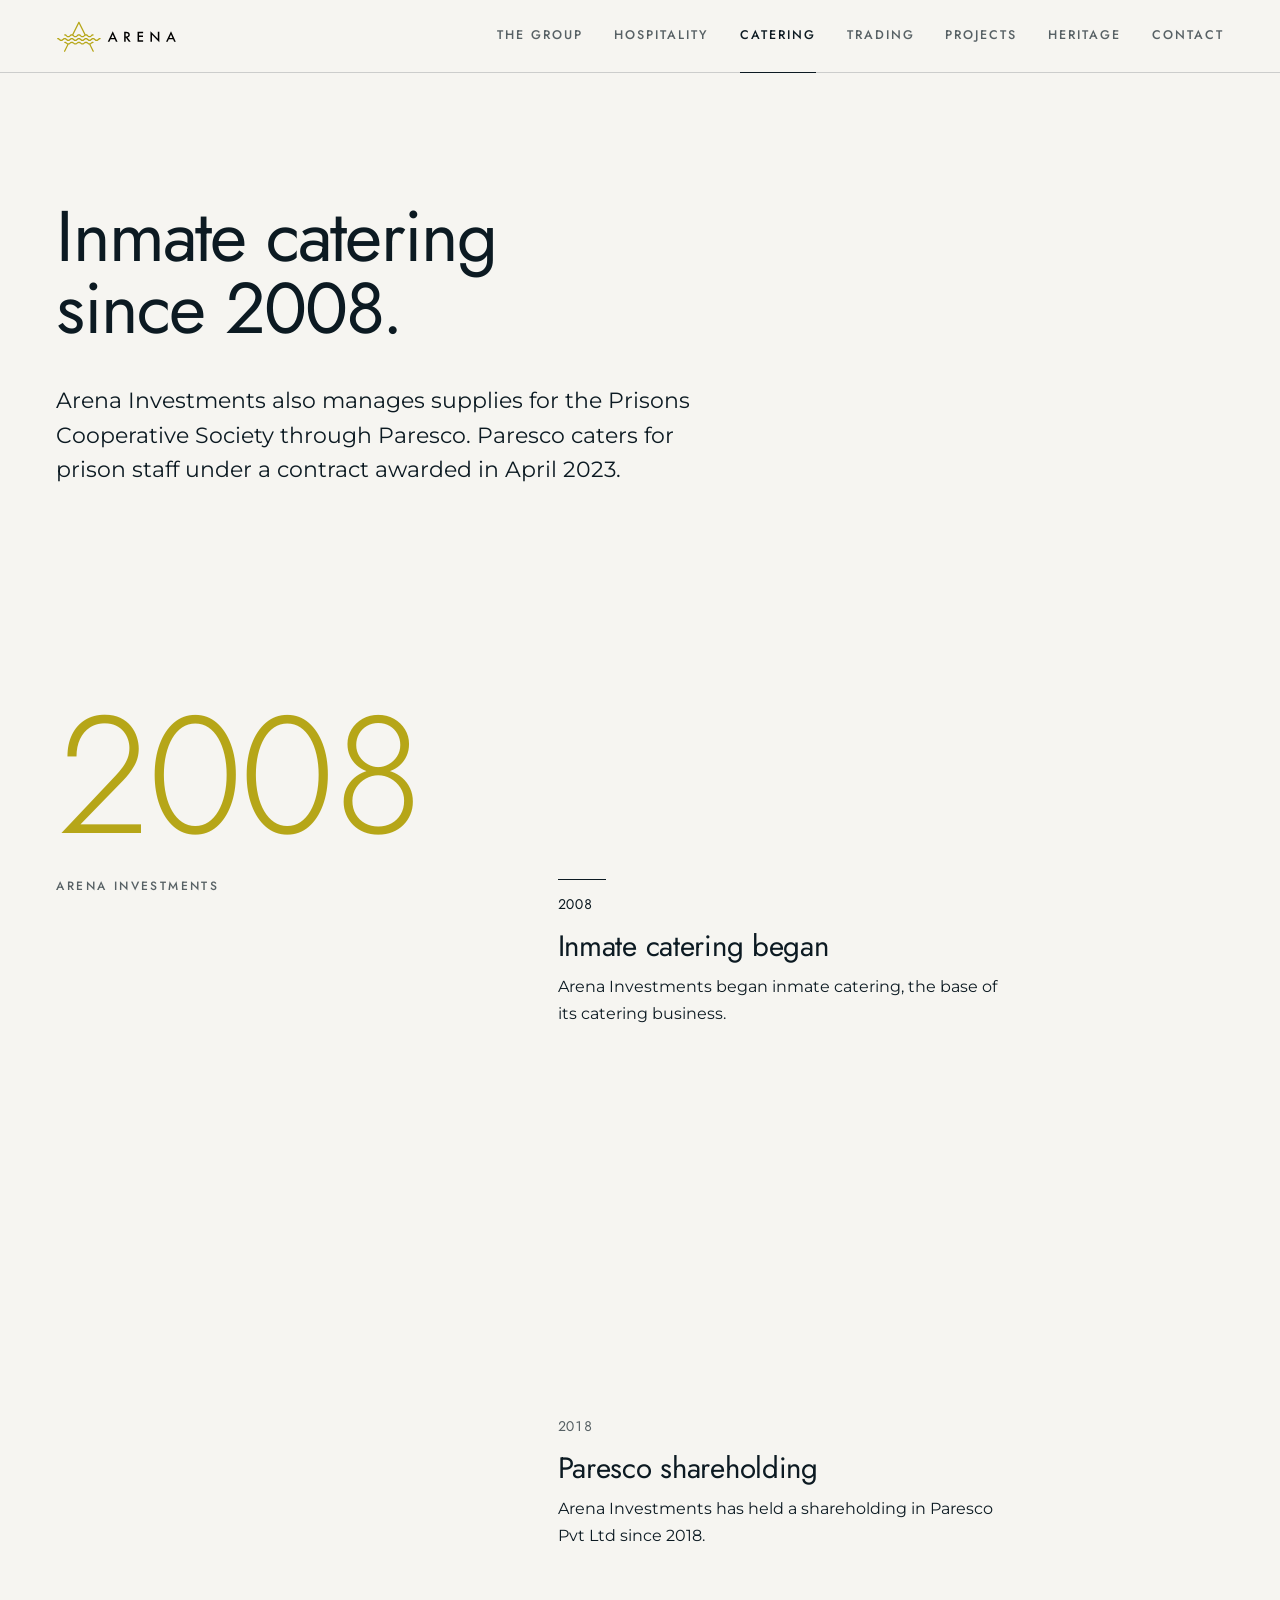
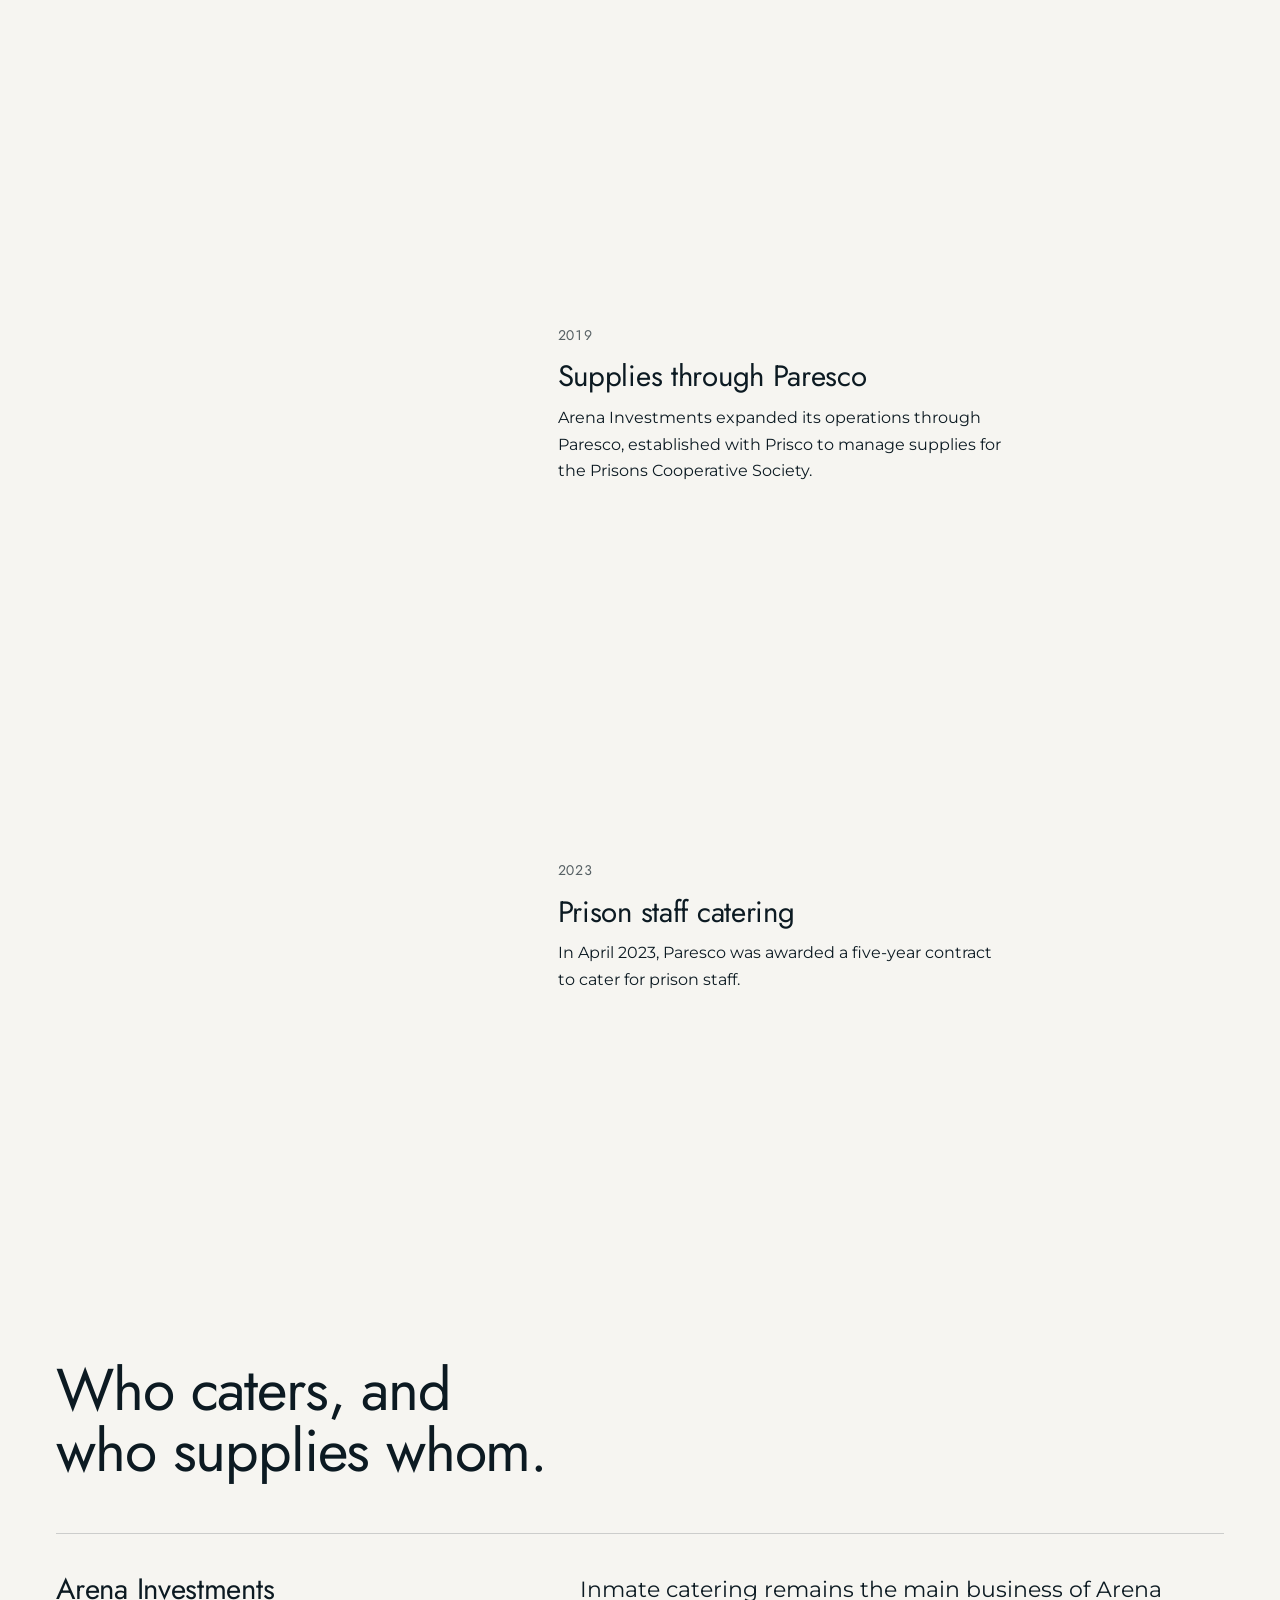
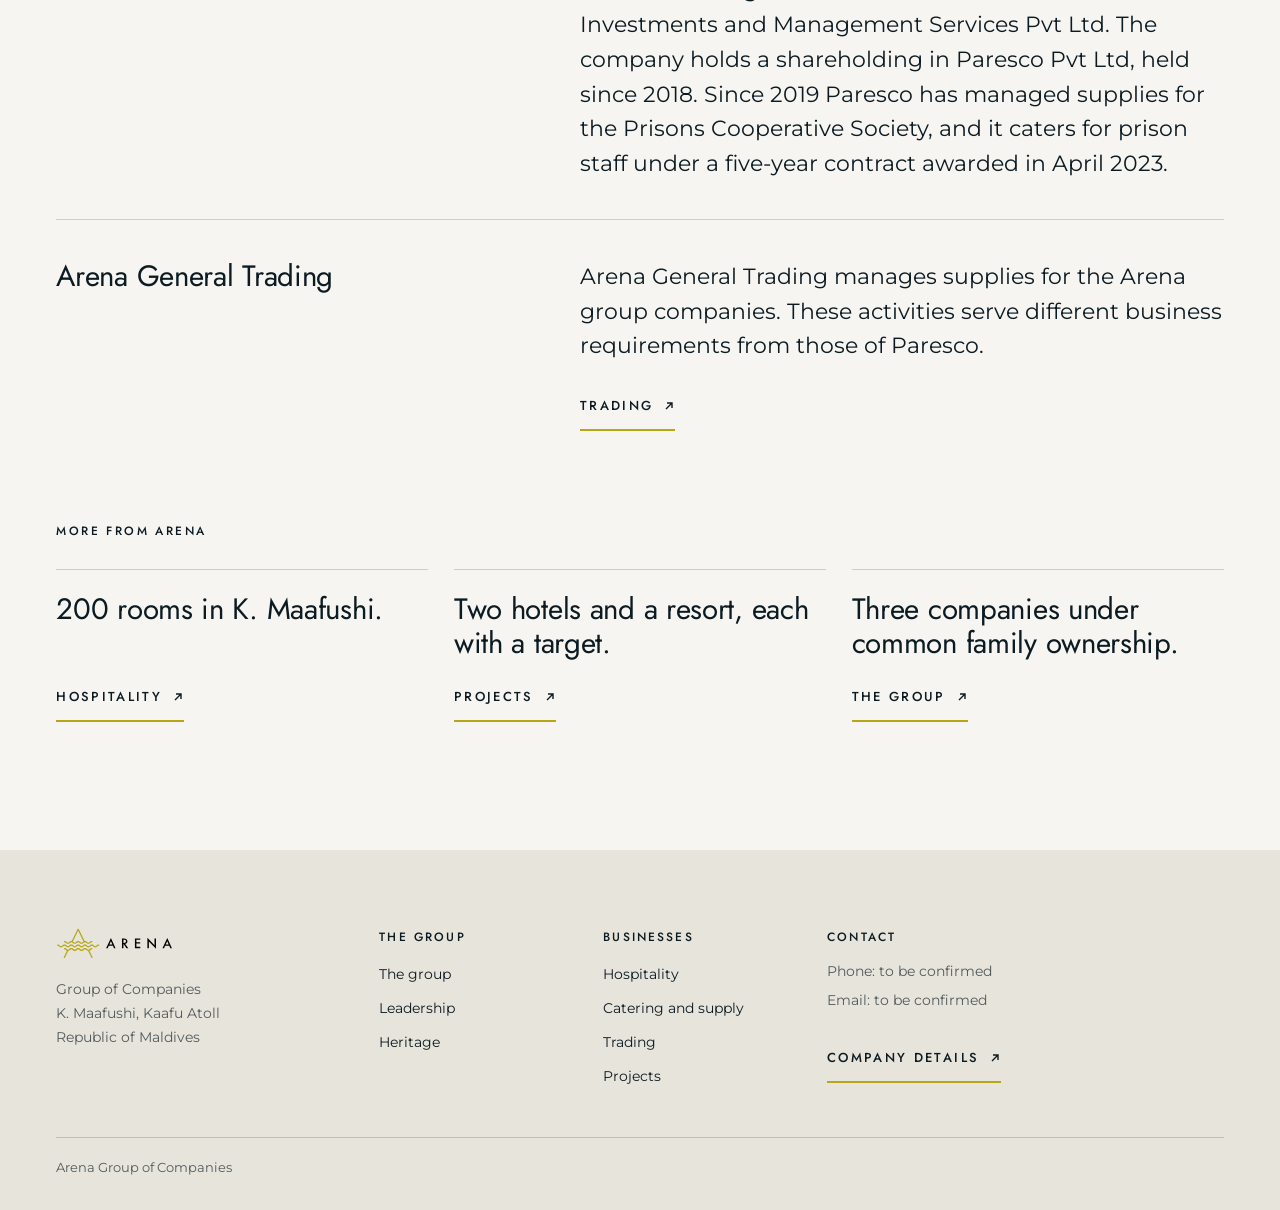
==== catering.html @ 03d0e45b "Fix accordion jump on Catering row, align closing band, centre ARENA text on mark Co-Authored-By: Cl" ====
<!doctype html>
<html lang="en">
<head>
<meta name="robots" content="noindex,nofollow">
<meta charset="utf-8">
<meta name="viewport" content="width=device-width,initial-scale=1,viewport-fit=cover">
<title>Catering and supply · Arena Group of Companies</title>
<link rel="preconnect" href="https://fonts.googleapis.com"><link rel="preconnect" href="https://fonts.gstatic.com" crossorigin>
<link rel="stylesheet" href="https://fonts.googleapis.com/css2?family=Jost:wght@300;400;500&family=Montserrat:wght@400;500&display=swap">
<link rel="stylesheet" href="assets/site6b.css">
<link rel="stylesheet" href="assets/brand9.css">
<link rel="stylesheet" href="v3.css">
<script>(function(){var h=document.documentElement;h.classList.add('js');if(matchMedia('(prefers-reduced-motion: reduce)').matches)h.classList.add('still')})();</script>
</head>
<body>
<a class="skip3" href="#main">Skip to content</a>
<header class="hdr3"><div class="wrap">
  <a href="index.html" aria-label="Arena Group of Companies, home"><img class="logo" src="assets/logo-horizontal-centred.svg" alt="Arena"></a>
  <nav class="nav3" id="nav3" aria-label="Main"><a href="group.html">The group</a><a href="hospitality.html">Hospitality</a><a href="catering.html" aria-current=page>Catering</a><a href="trading.html">Trading</a><a href="projects.html">Projects</a><a href="heritage.html">Heritage</a><a href="leadership.html" class=nav-x>Leadership</a><a href="contact.html">Contact</a></nav>
  <button class="menu3" type="button" aria-expanded="false" aria-controls="nav3">Menu</button>
</div></header>
<main id="main" tabindex="-1">
<section class="wrap op"><h1 class="d1" data-split>Inmate catering since 2008.</h1><div class="op-b"><p class="lede3" data-r="up">Arena Investments also manages supplies for the Prisons Cooperative Society through Paresco. Paresco caters for prison staff under a contract awarded in April 2023.</p></div></section><section class="wrap sec3"><div class="yrs"><div class="yrs-w" aria-hidden="true"><div class="wheel"></div><span class="k soft">Arena Investments</span></div><div><article class="st" data-y="2008"><span class="yr">2008</span><h2 class="d3">Inmate catering began</h2><p>Arena Investments began inmate catering, the base of its catering business.</p></article><article class="st" data-y="2018"><span class="yr">2018</span><h2 class="d3">Paresco shareholding</h2><p>Arena Investments has held a shareholding in Paresco Pvt Ltd since 2018.</p></article><article class="st" data-y="2019"><span class="yr">2019</span><h2 class="d3">Supplies through Paresco</h2><p>Arena Investments expanded its operations through Paresco, established with Prisco to manage supplies for the Prisons Cooperative Society.</p></article><article class="st" data-y="2023"><span class="yr">2023</span><h2 class="d3">Prison staff catering</h2><p>In April 2023, Paresco was awarded a five&#8209;year contract to cater for prison staff.</p></article></div></div></section><section class="wrap sec3"><div class="sh"><h2 class="d2" data-split>Who caters, and who supplies whom.</h2></div><div class="tr3" id="investments"><h3 class="d3" data-r="up">Arena Investments</h3><p class="lede3" data-r="up">Inmate catering remains the main business of Arena Investments and Management Services Pvt Ltd. The company holds a shareholding in Paresco Pvt Ltd, held since 2018. Since 2019 Paresco has managed supplies for the Prisons Cooperative Society, and it caters for prison staff under a five&#8209;year contract awarded in April 2023.</p></div><div class="tr3" id="trading"><h3 class="d3" data-r="up">Arena General Trading</h3><div><p class="lede3" data-r="up">Arena General Trading manages supplies for the Arena group companies. These activities serve different business requirements from those of Paresco.</p><p style="margin-top:20px"><a class="go3" href="trading.html">Trading<svg viewBox="0 0 12 12" aria-hidden="true"><path d="M3 9 9 3M4 3h5v5"/></svg></a></p></div></div></section><section class="wrap sec3"><span class="k" style="display:block;margin-bottom:28px">More from Arena</span><div class="more3"><a href="hospitality.html" data-r="up"><span class="d3">200 rooms in K. Maafushi.</span><span class="go3">Hospitality<svg viewBox="0 0 12 12" aria-hidden="true"><path d="M3 9 9 3M4 3h5v5"/></svg></span></a><a href="projects.html" data-r="up"><span class="d3">Two hotels and a resort, each with a target.</span><span class="go3">Projects<svg viewBox="0 0 12 12" aria-hidden="true"><path d="M3 9 9 3M4 3h5v5"/></svg></span></a><a href="group.html" data-r="up"><span class="d3">Three companies under common family ownership.</span><span class="go3">The group<svg viewBox="0 0 12 12" aria-hidden="true"><path d="M3 9 9 3M4 3h5v5"/></svg></span></a></div></section>
</main>
<footer class="ftr3"><div class="wrap">
  <div class="top">
    <div><img class="logo" src="assets/logo-horizontal-centred.svg" alt="Arena"><p class="addr">Group of Companies<br>K. Maafushi, Kaafu Atoll<br>Republic of Maldives</p></div>
    <div><h2>The group</h2><ul><li><a href="group.html">The group</a></li><li><a href="leadership.html">Leadership</a></li><li><a href="heritage.html">Heritage</a></li></ul></div>
    <div><h2>Businesses</h2><ul><li><a href="hospitality.html">Hospitality</a></li><li><a href="catering.html">Catering and supply</a></li><li><a href="trading.html">Trading</a></li><li><a href="projects.html">Projects</a></li></ul></div>
    <div><h2>Contact</h2><ul class="offices contact"><li>Phone: to be confirmed</li><li>Email: to be confirmed</li></ul><p class="off-l"><a class="go3" href="contact.html">Company details<svg viewBox="0 0 12 12" aria-hidden="true"><path d="M3 9 9 3M4 3h5v5"/></svg></a></p></div>
  </div>
  <div class="bot">Arena Group of Companies</div>
</div></footer>
<script src="v3.js"></script>
</body>
</html>
---- assets/site6b.css ----
/* Arena Group of Companies · website, round 6 onward. Brand: fresh/brand/STYLEGUIDE.md on the profile branch
   (T1 Futura titles and labels, B2 shell ground, G2 Arena gold, 24 Oct 2026).
   Layout, from the research: sections separated by ground (shell, Lagoon, a deeper shell tint), never by rules;
   a type-led hero; photographs small, set as plates; one heading crossing a panel edge. */
:root{
  --lagoon:#17575A; --shell:#F6F5F1; --pearl:#E9E2D3; --ink:#0C1A22; --gold:#B6A618;
  --tint:#E7E4DB;                       /* shell with ink at about 7%: the deeper ground */
  --soft:rgba(12,26,34,.68); --rule:rgba(12,26,34,.18);
  --pearl-soft:rgba(233,226,211,.70); --rule-dark:rgba(233,226,211,.22);
  --serif:'EB Garamond',Garamond,Georgia,serif;
  --display:'Futura','Jost','Century Gothic',sans-serif;
  --max:1280px; --gut:clamp(20px,4.4vw,64px); --col:clamp(16px,2vw,28px);
  --sec:clamp(88px,10vw,160px);
  --t-hero:clamp(44px,7.6vw,116px); --t-h2:clamp(32px,3.9vw,56px); --t-h3:clamp(21px,1.7vw,26px);
  --t-lede:clamp(19px,1.6vw,23px); --t-body:clamp(17px,1.25vw,19px); --t-small:15px;
  --t-fig:clamp(44px,5.4vw,80px); --t-label:12.5px;
  color-scheme:light;
}
*{box-sizing:border-box}
html{-webkit-text-size-adjust:100%;scroll-behavior:smooth}
@media (prefers-reduced-motion:reduce){html{scroll-behavior:auto}*{transition:none!important}}
body{margin:0;background:var(--shell);color:var(--ink);font-family:var(--serif);font-size:var(--t-body);line-height:1.6;
  font-variant-numeric:lining-nums;-webkit-font-smoothing:antialiased;line-height:1.5}
body::before{content:"";position:fixed;inset:0 0 auto;height:env(safe-area-inset-top,0px);z-index:30;background:var(--shell)}
img{max-width:100%;display:block}
a{color:inherit;text-decoration:none}
:focus-visible{outline:1px solid currentColor;outline-offset:4px}
p{margin:0}
h1,h2,h3{font-family:var(--display);font-weight:500;margin:0;text-wrap:balance}

.wrap{max-width:calc(var(--max) + 2*var(--gut));margin:0 auto;
  padding-left:max(var(--gut),env(safe-area-inset-left,0px));padding-right:max(var(--gut),env(safe-area-inset-right,0px))}
.g12{display:grid;grid-template-columns:repeat(12,minmax(0,1fr));column-gap:var(--col)}
.stack{display:grid;gap:22px;align-content:start}
.stack>.go{justify-self:start}
.dark{background:var(--lagoon);color:var(--pearl)}
.tint{background:var(--tint)}

/* type roles: Futura for titles, names, labels, figures; Garamond for reading */
.lab{font-family:var(--display);font-weight:500;font-size:var(--t-label);letter-spacing:.18em;text-transform:uppercase;color:var(--gold);line-height:1.6}
.nm{font-family:var(--display);font-weight:500;font-size:13px;letter-spacing:.14em;text-transform:uppercase;line-height:1.5}
.sc{font-variant-caps:all-small-caps;letter-spacing:.05em;color:var(--soft);font-size:1.02em}
.dark .sc,.dark .soft{color:var(--pearl-soft)}
.dark .lab{font-size:12px}
.hero-t{font-size:var(--t-hero);line-height:1.04;letter-spacing:-.015em}
.h2{font-size:var(--t-h2);line-height:1.08;letter-spacing:-.01em}
.h3{font-size:var(--t-h3);line-height:1.2}
.lede{font-size:var(--t-lede);line-height:1.5;max-width:36em}
.soft{color:var(--soft)}
.small{font-size:var(--t-small);line-height:1.6;color:var(--soft)}
.num{font-variant-numeric:lining-nums tabular-nums}
.fig{font-family:var(--display);font-weight:500;font-size:var(--t-fig);line-height:1;color:var(--gold);letter-spacing:-.01em;white-space:nowrap}
.cap{font-family:var(--display);font-weight:500;font-size:11px;letter-spacing:.16em;text-transform:uppercase;color:var(--soft);margin-top:10px;display:block}

/* links */
.go{display:inline-flex;align-items:center;gap:10px;font-family:var(--display);font-weight:500;font-size:var(--t-label);letter-spacing:.16em;text-transform:uppercase;
  padding-block:6px}
.go::after{content:"";width:22px;height:1px;background:currentColor;transition:width .2s}
.go:hover::after{width:36px}

/* header: conventional, five sections and Contact */
.hdr{position:sticky;top:env(safe-area-inset-top,0px);z-index:20;background:var(--shell);border-bottom:1px solid transparent;transition:border-color .2s}
.hdr .wrap{display:flex;align-items:center;justify-content:space-between;gap:24px;height:84px}
.brand{display:flex;align-items:center;gap:14px}
.brand img{width:52px}
.brand span{font-family:var(--display);font-weight:500;font-size:var(--t-label);letter-spacing:.16em;text-transform:uppercase;white-space:nowrap}
.nav{display:flex;align-items:center;gap:clamp(18px,2.4vw,36px)}
.nav a{font-family:var(--display);font-weight:500;font-size:12px;letter-spacing:.16em;text-transform:uppercase;opacity:.74;transition:opacity .2s}
.nav a:hover,.nav a[aria-current]{opacity:1}
.menu{display:none;background:none;border:0;color:inherit;font-family:var(--display);font-weight:500;font-size:var(--t-label);letter-spacing:.16em;text-transform:uppercase;cursor:pointer;padding:12px 0}
@media (max-width:1060px){
  .hdr .wrap{height:68px}
  .menu{display:block}
  .nav{display:none;position:absolute;left:0;right:0;top:100%;flex-direction:column;align-items:stretch;gap:0;background:var(--shell);
    padding:8px max(var(--gut),env(safe-area-inset-left,0px)) 24px;box-shadow:0 12px 24px rgba(12,26,34,.06)}
  .nav a{padding:15px 0;opacity:1}
  .hdr.open .nav{display:flex}
  .brand img{width:42px}
}
@media (max-width:420px){.brand span{font-size:10.5px;letter-spacing:.14em}}

/* data table, used sparingly */
.dt{width:100%;border-collapse:collapse;font-variant-numeric:lining-nums tabular-nums}
.dt th{font-family:var(--display);font-weight:500;font-size:var(--t-label);letter-spacing:.16em;text-transform:uppercase;color:var(--gold);text-align:right;padding:0 0 14px 16px;white-space:nowrap}
.dt th:first-child{text-align:left;padding-left:0}
.dt td{padding:15px 0 15px 16px;border-top:1px solid var(--rule);text-align:right;white-space:nowrap}
.dt td:first-child{text-align:left;padding-left:0;white-space:normal}
.dark .dt td{border-color:var(--rule-dark)}
.scroll-x{overflow-x:auto}
@media (max-width:600px){.dt th:nth-child(3),.dt td:nth-child(3),.dt th:nth-child(5),.dt td:nth-child(5){display:none}}

/* footer: Lagoon, with every house listed */
.ftr{background:var(--lagoon);color:var(--pearl);padding-block:clamp(64px,7vw,104px) 36px}
.ftr .top{display:grid;grid-template-columns:repeat(12,minmax(0,1fr));gap:40px var(--col)}
.ftr .top>div{grid-column:span 2}
.ftr .top>.brandcol{grid-column:1/5}
.ftr .brandcol{display:grid;gap:16px;align-content:start}
.ftr .brandcol img{width:96px}
.ftr .brandcol .sc{color:var(--pearl-soft)}
.ftr h4{margin:0 0 16px;font-family:var(--display);font-weight:500;font-size:var(--t-label);letter-spacing:.16em;text-transform:uppercase;color:var(--pearl-soft)}
.ftr ul{list-style:none;margin:0;padding:0;display:grid;gap:10px}
.ftr ul a{opacity:.88}.ftr ul a:hover{opacity:1}
.ftr .base{display:flex;flex-wrap:wrap;justify-content:space-between;gap:12px;margin-top:clamp(48px,6vw,88px);padding-top:24px;border-top:1px solid var(--rule-dark);font-size:var(--t-small);color:var(--pearl-soft)}
@media (max-width:1000px){.ftr .top{grid-template-columns:repeat(2,minmax(0,1fr))}.ftr .top>div{grid-column:auto}.ftr .top>.brandcol{grid-column:1/-1}}
@media (max-width:460px){.ftr .top{grid-template-columns:1fr}}
.ftr.joined{padding-top:0}
.ftr.joined .wrap>.top{padding-top:clamp(56px,6vw,88px);border-top:1px solid var(--rule-dark)}
---- assets/brand9.css ----
/* Brand guidelines of 24 October 2026 (profile branch, STYLEGUIDE.md), applied to the website. Loaded last.
   Text in Gotham Book (Montserrat stands in until it is licensed); secondary lines and captions in small Futura
   capitals, soft ink; the client's own logo artwork; houses drawn in Lagoon, targets soft. */
:root{--text:'Gotham','Montserrat','Helvetica Neue',Arial,sans-serif}
body{font-family:var(--text);font-size:clamp(15px,1.06vw,16.5px);line-height:1.7;-webkit-font-smoothing:antialiased}
.lede{font-size:clamp(17px,1.35vw,20px);line-height:1.6}
.note,.small{font-size:14px;line-height:1.65}
.sc{font-family:var(--display);font-variant-caps:normal;text-transform:uppercase;font-weight:500;font-size:10.5px;letter-spacing:.12em;line-height:1.7;color:var(--soft)}
.dark .sc,.ftr .sc{color:var(--pearl-soft)}
.r-s{font-size:13.5px}
.dt td{font-size:15px}

/* the client's logo: horizontal in the header (at least 120 px wide), dark-ground version in the footer */
.brand{gap:14px;align-items:center}
.brand .logo{width:128px;height:auto}
.brand span{font-family:var(--display);font-weight:500;font-size:10.5px;letter-spacing:.18em;text-transform:uppercase;color:var(--soft);
  padding-left:14px;border-left:1px solid var(--rule);line-height:1.3;white-space:normal;max-width:9em}
@media (max-width:1060px){.brand .logo{width:120px}}
@media (max-width:420px){.brand span{display:none}}
.ftr .brandcol img{width:120px}

/* houses: hairline circle, icon in Lagoon; targets: fainter circle, soft icon */
.ic.house svg{stroke:var(--lagoon)}
.ic.fut{box-shadow:inset 0 0 0 1px rgba(12,26,34,.14)}
---- v3.css ----
/* Arena Group of Companies · site v3 (study 3 style, 30 Oct 2026).
   Motion: A · Settle (things arrive once, slowly, then stay still); clicks answer at once.
   Grounds: shell, tint, and the pale gold accent made from the client gold (--sun). No teal or ink grounds.
   Client gold (--gold) is used for large decorative numerals on shell only; every one is a copy of a number set in ink.
   Full-page photo spreads are a deliberate change from the earlier rejected-device list (designer's request, 30 Oct).
   Motion recipes adapted from the animated-site-modules plugin; its demos come from cinematic-site-components
   by Jay from RoboLabs (RoboNuggets), MIT licence, https://github.com/robonuggets/cinematic-site-components. */
:root{--sun:#E3DCA8;--slow:cubic-bezier(.19,1,.22,1);--wipe:cubic-bezier(.77,0,.18,1);--snap:cubic-bezier(.2,.7,.2,1)}
body{background:var(--shell)}
.k{font-family:var(--display);font-weight:500;font-size:12px;letter-spacing:.2em;text-transform:uppercase;color:var(--ink)}
.k.soft{color:var(--soft)}
.d1{font-family:var(--display);font-weight:400;font-size:clamp(46px,7.6vw,120px);line-height:1;letter-spacing:-.025em;max-width:11em}
.d2{font-family:var(--display);font-weight:400;font-size:clamp(36px,4.6vw,68px);line-height:1.04;letter-spacing:-.02em}
.d3{font-family:var(--display);font-weight:400;font-size:clamp(24px,2.3vw,34px);line-height:1.15;letter-spacing:-.01em}
.lede3{font-size:clamp(16px,1.25vw,19px);line-height:1.65;max-width:34em}
.soft3{color:var(--soft)}
.tint{background:var(--tint)}.sun{background:var(--sun)}
.sec3{padding-block:var(--sec)}
.sh{display:grid;grid-template-columns:repeat(12,minmax(0,1fr));column-gap:var(--col);margin-bottom:clamp(36px,4vw,64px)}
.sh .k{grid-column:1/13;margin-bottom:22px}.sh h2{grid-column:1/9}
.sh p{grid-column:1/8;margin-top:22px}
.ph{position:relative;overflow:hidden;margin:0;background:var(--tint)}
.ph img{width:100%;height:100%;object-fit:cover}
.ctl{background:none;border:0;padding:12px 0;min-height:44px;cursor:pointer;font-family:var(--display);font-weight:500;font-size:12px;letter-spacing:.18em;text-transform:uppercase;color:var(--ink);border-bottom:2px solid var(--gold)}
.go3{font-family:var(--display);font-weight:500;font-size:13px;letter-spacing:.18em;text-transform:uppercase;padding:12px 0;border-bottom:2px solid var(--gold);display:inline-flex;gap:10px;align-items:center;color:var(--ink)}
.go3 svg,.arw{width:12px;height:12px;stroke:currentColor;fill:none;stroke-width:1.4;transition:transform .2s ease}
.go3:hover svg,.go3:focus-visible svg{transform:translate(2px,-2px)}
:focus-visible{outline:1px solid var(--ink);outline-offset:4px}

/* control text is ink or soft ink; gold bars mark hover and the current one */

/* header and footer */
.hdr3{position:sticky;top:0;z-index:30;background:var(--shell);border-bottom:1px solid var(--rule)}
.hdr3 .wrap{display:flex;align-items:center;justify-content:space-between;gap:24px;min-height:72px}
.hdr3 .logo{width:124px;height:auto;transform:translateY(2px)}
.nav3{display:flex;gap:clamp(18px,2.4vw,36px)}
.nav3 a{font-family:var(--display);font-weight:500;font-size:12.5px;letter-spacing:.16em;text-transform:uppercase;color:var(--soft);padding:12px 0;border-bottom:1px solid transparent}
.nav3 a:hover,.nav3 a[aria-current=page]{color:var(--ink)}.nav3 a[aria-current=page]{border-bottom-color:var(--ink)}
.menu3{display:none;background:none;border:0;font-family:var(--display);font-weight:500;font-size:12.5px;letter-spacing:.16em;text-transform:uppercase;color:var(--ink);padding:12px 0;min-height:44px;cursor:pointer}
.ftr3{background:var(--tint);padding-block:clamp(56px,6vw,88px) 32px}
.ftr3 .top{display:grid;grid-template-columns:minmax(0,3fr) repeat(2,minmax(0,2fr)) minmax(0,4fr);gap:32px var(--col)}
.ftr3 .logo{width:120px;height:auto;margin-bottom:16px}
.ftr3 h2,.ftr3 h4{font-family:var(--display);font-weight:500;font-size:12px;letter-spacing:.18em;text-transform:uppercase;margin:0 0 14px;color:var(--ink)}
.ftr3 ul{list-style:none;margin:0;padding:0;display:grid;gap:8px}
.ftr3 li a{font-size:14px;color:var(--ink)}
.ftr3 li a:hover{text-decoration:underline}
.ftr3 .offices li{font-size:14px;line-height:1.5;color:var(--soft)}.ftr3 .offices b{display:block;font-weight:500;color:var(--ink)}
.ftr3 .contact{margin-bottom:24px}
.ftr3 .addr{font-size:14px;color:var(--soft)}
.ftr3 .bot{margin-top:48px;padding-top:18px;border-top:1px solid var(--rule);font-size:13px;color:var(--soft)}

/* opener, plain */
.op{padding-block:clamp(64px,10vw,160px) clamp(48px,6vw,96px)}
.op .k{display:block;margin-bottom:clamp(24px,3vw,40px)}
.op .lede3{margin-top:clamp(24px,3vw,40px)}
.op-b{display:grid;grid-template-columns:repeat(12,minmax(0,1fr));column-gap:var(--col)}
.op-b .lede3{grid-column:1/8}

/* M · held opener: the type holds; the next ground slides over it */
.mw{position:relative}
.hold{position:sticky;top:72px;height:calc(100vh - 72px);height:calc(100svh - 72px);display:grid;align-content:end;padding-bottom:clamp(56px,10vh,120px)}
.hold-in{will-change:opacity}
.hold .lede3{margin-top:clamp(24px,3vw,40px)}
.sheet{position:relative;z-index:2}

/* N · statement band: on pale gold; on the home page each word fills as you scroll (once per site) */
.slab{padding-block:clamp(80px,10vw,160px)}
.slab p.big{font-family:var(--display);font-weight:400;font-size:clamp(30px,4.2vw,64px);line-height:1.16;letter-spacing:-.015em;max-width:20em}
.slab .k{display:block;margin-bottom:28px}

/* full-page spread: the photograph runs the full width; caption below, never on it */
.spread{margin:0}
.spread .ph{height:min(86vh,860px);background:var(--tint)}
.spread{position:relative}
.spread figcaption{position:absolute;left:max(var(--gut),calc((100vw - var(--max))/2));bottom:20px;background:var(--shell);padding:8px 12px;font-family:var(--display);font-size:12px;letter-spacing:.14em;text-transform:uppercase;color:var(--ink)}

/* O · still figures */
.figs{display:grid;grid-template-columns:repeat(3,minmax(0,1fr));column-gap:var(--col)}
.figs>div{display:grid;gap:12px;align-content:start;padding-top:22px;border-top:1px solid var(--rule)}
.figs .n{font-family:var(--display);font-weight:300;font-size:clamp(56px,6.4vw,96px);line-height:.95;letter-spacing:-.03em;font-variant-numeric:tabular-nums}
.figs .l{font-size:14px;line-height:1.6;color:var(--soft);max-width:18em}

/* two-column text row */
.tr3{display:grid;grid-template-columns:minmax(0,5fr) minmax(0,7fr);column-gap:clamp(32px,5vw,96px);padding-block:clamp(28px,3vw,44px);border-top:1px solid var(--rule)}
.tr3 .lede3{max-width:36em}

/* P · sticky index */
  background:none;cursor:pointer;font-family:var(--display);font-weight:400;font-size:clamp(22px,2.3vw,34px);line-height:1.15;letter-spacing:-.01em;color:var(--soft);transition:color .3s ease}
.plate{font-family:var(--display);font-weight:300;font-size:clamp(120px,16vw,240px);line-height:.8;letter-spacing:-.045em;color:var(--gold);margin-left:-.05em;font-variant-numeric:lining-nums}

/* R · project steps: the names are the controls; clicked, never on a timer */
.pj-tabs{display:flex;gap:clamp(20px,3vw,48px);border-bottom:1px solid var(--rule);margin-bottom:clamp(28px,3vw,44px);overflow-x:auto;scrollbar-width:none}
.pj-tabs::-webkit-scrollbar{display:none}
.pj-tabs button{position:relative;flex:none;background:none;border:0;padding:0 0 16px;cursor:pointer;font-family:var(--display);font-weight:400;font-size:clamp(18px,1.7vw,24px);color:var(--soft);transition:color .25s ease}
.pj-tabs button::after{content:"";position:absolute;left:0;right:0;bottom:-1px;height:3px;background:var(--gold);transform:scaleX(0);transform-origin:left;transition:transform .35s var(--snap)}
.pj-tabs button:hover,.pj-tabs button[aria-selected=true]{color:var(--ink)}.pj-tabs button:hover::after,.pj-tabs button[aria-selected=true]::after{transform:none}
.pj{display:grid;grid-template-columns:minmax(0,7fr) minmax(0,5fr);column-gap:clamp(32px,5vw,96px)}
.pj-pics{position:relative;aspect-ratio:3/2;background:var(--tint)}
.pj-pics figure{position:absolute;inset:0;margin:0;opacity:0;transition:opacity .18s ease-in}
.pj-pics figure.on{opacity:1;transition:opacity .26s ease-out .18s}
.pj-pics img{width:100%;height:100%;object-fit:cover}
.pj-cap{margin-top:14px;font-family:var(--display);font-size:12px;letter-spacing:.14em;text-transform:uppercase;color:var(--ink);min-height:1.6em}
.pj-ts{display:grid;align-content:start}
.pj-t{grid-area:1/1;display:grid;gap:18px;align-content:start;opacity:0;transform:translateY(8px);transition:opacity .18s ease-in,transform .18s ease-in}
.pj-t.on{opacity:1;transform:none;transition:opacity .26s ease-out .18s,transform .26s ease-out .18s}
.pj-t dl{margin:0;display:grid;grid-template-columns:auto 1fr;gap:12px 24px;font-size:15px;border-top:1px solid var(--rule);padding-top:18px}
.pj-t dt{font-family:var(--display);font-size:12px;letter-spacing:.14em;text-transform:uppercase;color:var(--soft);padding-top:3px}
.pj-t dd{margin:0}
.pj-t p{font-size:15px;line-height:1.65;color:var(--soft)}

/* Q · uneven tiles */
.bento{display:grid;grid-template-columns:repeat(12,minmax(0,1fr));gap:var(--col)}
.tile{background:var(--shell);padding:clamp(22px,2.4vw,36px);display:grid;gap:14px;align-content:end;min-height:220px}
.tile .n{font-family:var(--display);font-weight:300;font-size:clamp(40px,4.4vw,68px);line-height:.95;letter-spacing:-.03em}
.tile p{font-size:14px;line-height:1.6;color:var(--soft);max-width:26em}
.tile.sun{background:var(--sun)}.tile.sun p{color:var(--ink)}
.c7{grid-column:span 7}.c5{grid-column:span 5}.c4{grid-column:span 4}.c6{grid-column:span 6}.c8{grid-column:span 8}

/* S · one row open at a time */
.rows{border-bottom:1px solid var(--rule)}
.rw{border-top:1px solid var(--rule)}
.rw button{display:grid;grid-template-columns:1fr auto;gap:4px 20px;width:100%;text-align:left;padding:22px 0 10px;border:0;background:none;cursor:pointer;font:inherit;color:var(--ink)}
.rw button b{font-family:var(--display);font-weight:400;font-size:clamp(21px,1.9vw,27px);line-height:1.2}
.rw button span{grid-column:1;font-family:var(--display);font-weight:500;font-size:12px;letter-spacing:.16em;text-transform:uppercase;color:var(--soft)}
.rw button i{grid-column:2;grid-row:1/3;align-self:center;width:14px;height:14px;position:relative}
.rw button i::before,.rw button i::after{content:"";position:absolute;left:0;right:0;top:50%;height:1px;background:var(--ink);transition:transform .35s var(--snap)}
.rw button i::after{transform:rotate(90deg)}
.rw.open button i::after{transform:rotate(0deg)}
.rw .first{font-size:15px;line-height:1.65;padding-bottom:22px;max-width:40em}
.rw.open .first{padding-bottom:12px}
.rw .more{display:none;font-size:15px;line-height:1.65;padding-bottom:22px;max-width:40em;color:var(--soft)}
.rw.open .more{display:block;animation:more3 .26s ease-out}
.rw-p{display:grid;grid-template-columns:clamp(88px,12vw,168px) minmax(0,1fr);column-gap:clamp(18px,2.6vw,40px);padding-block:clamp(18px,2vw,28px);align-items:start}
.rw-p button{padding-top:0}
.rw-pic{width:100%;aspect-ratio:4/5;object-fit:cover;display:block}
@keyframes more3{from{opacity:0;transform:translateY(-4px)}to{opacity:1;transform:none}}

/* G · history driven by scroll, with a date wheel */
.wheel{display:flex;height:1em;overflow:hidden;font-family:var(--display);font-weight:300;line-height:1;color:var(--gold);letter-spacing:-.045em}
.reel{display:flex;flex-direction:column;transition:transform 1.4s cubic-bezier(.65,0,.35,1);font-variant-numeric:tabular-nums}
.reel i{display:block;height:1em;font-style:normal;text-align:center}
.his{overflow-x:clip;padding-block:var(--sec)}
.his-in{display:grid;grid-template-columns:minmax(0,1fr);align-content:center;overflow-x:clip}
.his-in>.wrap{width:100%}
.his-top{display:grid;grid-template-columns:1fr auto;align-items:end;width:100%}
.his-top .wheel{font-size:clamp(90px,11vw,170px);margin-left:0}
.his-ctl{display:flex;gap:24px}
.trk{--iw:clamp(220px,19vw,290px);list-style:none;margin:0;display:flex;gap:clamp(32px,4vw,72px);
  padding:36px calc(100vw - var(--iw) - max(var(--gut),calc((100vw - var(--max))/2))) 40px max(var(--gut),calc((100vw - var(--max))/2));
  overflow-x:auto;scroll-snap-type:x mandatory;scrollbar-width:none;scroll-padding-inline:max(var(--gut),calc((100vw - var(--max))/2))}
.trk::-webkit-scrollbar{display:none}
.trk li{flex:0 0 var(--iw);scroll-snap-align:start;display:grid;gap:8px;align-content:start;position:relative;padding-top:24px}
.trk li::before{content:"";position:absolute;left:0;right:0;top:0;border-top:1px solid var(--rule)}
.trk li.fut::before{border-top-style:dashed}
.trk li::after{content:"";position:absolute;left:0;right:0;top:-1px;height:2px;background:var(--ink);transform:scaleX(0);transform-origin:left;transition:transform 1.1s var(--slow)}
.trk li.on::after{transform:none}
.trk .ty{font-family:var(--display);font-size:16px;letter-spacing:.06em;color:var(--soft);font-variant-numeric:tabular-nums}
.trk li.on .ty{color:var(--ink)}
.trk h3{font-weight:400;font-size:20px;line-height:1.2}
.trk p{font-size:15px;line-height:1.6;color:var(--soft)}
.his-bar{height:1px;background:var(--rule)}
.his-bar b{display:block;height:1px;background:var(--ink);transform-origin:left;transform:scaleX(0)}
.his.pin .his-pin{height:calc(var(--n,12) * 11vh + 100vh)}
.his.pin .his-in{position:sticky;top:72px;height:calc(100vh - 72px);height:calc(100svh - 72px);overflow:hidden;align-content:end;padding-bottom:clamp(32px,8vh,96px)}
.his.pin .trk{overflow:visible;will-change:transform}
.his.pin .his-ctl{display:none}

/* catering years: a sticky date wheel beside the steps */
.yrs{display:grid;grid-template-columns:minmax(0,5fr) minmax(0,7fr);column-gap:var(--col);padding-bottom:var(--sec)}
.yrs-w{position:sticky;top:clamp(110px,24vh,220px);align-self:start}
.yrs-w .wheel{font-size:clamp(96px,13vw,196px);letter-spacing:-.02em}
.yrs-w .k{display:block;margin-top:18px}
.st{min-height:58vh;display:grid;align-content:center;gap:12px}
.st .yr{position:relative;padding-top:14px;font-family:var(--display);font-size:14px;letter-spacing:.06em;color:var(--soft);font-variant-numeric:tabular-nums;transition:color .5s var(--slow)}
.st .yr::before{content:"";position:absolute;left:0;top:0;width:48px;height:1px;background:var(--ink);transform:scaleX(0);transform-origin:left;transition:transform .9s var(--slow)}
.st.on .yr{color:var(--ink)}.st.on .yr::before{transform:none}
.st p{font-size:clamp(16px,1.2vw,18px);line-height:1.65;max-width:28em}

/* big type plate, cropped at the page edge */
.tplate{overflow:hidden}
.tplate .pl-n{display:block;font-family:var(--display);font-weight:300;font-size:clamp(170px,33vw,520px);line-height:.8;letter-spacing:-.045em;color:var(--gold);margin-left:-.055em;white-space:nowrap}

/* hotels list beside a photograph */
.ops{display:grid;grid-template-columns:repeat(12,minmax(0,1fr));column-gap:var(--col);align-items:end}
.ops .ph{grid-column:1/6;aspect-ratio:4/5}
.ops-l{grid-column:7/13}
.row{display:grid;grid-template-columns:72px minmax(0,1fr);gap:0 20px;padding:22px 0 24px;border-top:1px solid var(--rule)}
.row:last-child{border-bottom:1px solid var(--rule)}
.row .y{font-family:var(--display);font-size:14px;letter-spacing:.06em;color:var(--soft);padding-top:8px;font-variant-numeric:tabular-nums}
.row h2,.row h3{font-family:var(--display);font-weight:400;font-size:clamp(24px,2.3vw,34px);line-height:1.15}
.row p{grid-column:2;font-size:14px;color:var(--soft);margin-top:4px}

/* sticky split with a viewer */
.ks{display:grid;grid-template-columns:minmax(0,5fr) minmax(0,7fr);column-gap:clamp(40px,6vw,120px)}
.ks-t>div{position:sticky;top:clamp(110px,20vh,180px);display:grid;gap:22px}
.ks-p{display:grid;gap:clamp(56px,7vw,112px)}
.ks-p figure{margin:0}
.ks-p figure:nth-child(even){width:72%;justify-self:end}
/* never wider than the photograph's real size */
.ks-p figure:nth-child(1){max-width:705px}.ks-p figure:nth-child(3){max-width:526px}
.kv{display:block;width:100%;padding:0;border:0;background:none;cursor:zoom-in}
.kv .ph{display:block;aspect-ratio:4/3}
.kv img{transition:transform .5s var(--snap)}
.kv:hover img,.kv:focus-visible img{transform:scale(1.02)}
.ks-p figcaption{margin-top:16px;display:grid;gap:6px;max-width:30em}
.ks-p figcaption b{font-family:var(--display);font-weight:400;font-size:20px;line-height:1.25}
.ks-p figcaption span{font-size:14px;line-height:1.65;color:var(--soft)}
.kview{border:0;padding:0;max-width:none;max-height:none;width:100vw;height:100vh;height:100dvh;background:var(--shell);color:var(--ink)}
.kview::backdrop{background:var(--shell)}
.kview figure{height:100%;display:grid;grid-template-rows:minmax(0,1fr) auto;gap:14px;margin:0;padding:clamp(64px,8vw,96px) clamp(20px,4vw,64px) clamp(20px,4vw,48px)}
.kview img{width:100%;height:100%;object-fit:contain;min-height:0}
.kview figcaption{font-family:var(--display);font-size:12px;letter-spacing:.14em;text-transform:uppercase}
.kview[open] figure{animation:kin3 .26s ease-out}
@keyframes kin3{from{opacity:0;transform:scale(.985)}to{opacity:1;transform:none}}
.kclose{position:fixed;top:20px;right:max(20px,env(safe-area-inset-right,0px));background:var(--shell);padding:12px 16px}

/* site and concept toggle (resort) */
.cmp{position:relative;aspect-ratio:705/499;background:var(--tint)}
.cmp figure{position:absolute;inset:0;margin:0;opacity:0;transition:opacity .18s ease-in}
.cmp figure.on{opacity:1;transition:opacity .26s ease-out .18s}
.cmp img{width:100%;height:100%;object-fit:cover}
/* two equal columns at every width, so the gold lines are the same length and share one baseline even when one label wraps */
.cmp-b{display:grid;grid-template-columns:repeat(2,minmax(0,1fr));gap:clamp(16px,3vw,40px);margin-top:16px;align-items:stretch}
.cmp-b button{position:relative;appearance:none;-webkit-appearance:none;border-radius:0;margin:0;display:flex;align-items:flex-start;text-align:left;width:100%;-webkit-tap-highlight-color:transparent;background:none;border:0;padding:8px 0 12px;cursor:pointer;font-family:var(--display);font-weight:500;font-size:12px;letter-spacing:.14em;text-transform:uppercase;color:var(--soft);min-height:44px}
.cmp-b button::after{content:"";position:absolute;left:0;right:0;bottom:0;height:3px;background:var(--gold);transform:scaleX(0);transform-origin:left;transition:transform .35s var(--snap)}
.cmp-b button:focus:not(:focus-visible){outline:none}.cmp-b button:focus-visible{outline-offset:-1px}
.cmp-b button:hover,.cmp-b button[aria-pressed=true]{color:var(--ink)}.cmp-b button:hover::after,.cmp-b button[aria-pressed=true]::after{transform:none}

/* resort: picture at its real size, facts beside it */
.res{display:grid;grid-template-columns:minmax(0,7fr) minmax(0,5fr);column-gap:clamp(32px,5vw,96px);align-items:start}
.cmpbox{max-width:705px}
.res-t .tr3{grid-template-columns:72px minmax(0,1fr);column-gap:20px;padding-block:20px}
.res-t .lede3{font-size:16px}

/* heritage · heading held beside the chapters */
.chp-y{font-family:var(--display);font-size:15px;letter-spacing:.06em;font-variant-numeric:tabular-nums}
.her-b{display:grid;grid-template-columns:minmax(0,5fr) minmax(0,7fr);column-gap:clamp(40px,6vw,120px);padding-block:clamp(64px,8vw,128px) var(--sec)}
.her-l>div{position:sticky;top:clamp(110px,20vh,180px);display:grid;gap:22px}
.chb{display:grid;gap:18px;align-content:start;min-height:64vh;padding-top:clamp(20px,2vw,28px);border-top:1px solid var(--rule)}

/* chart: where Arena operates */
.ch{display:grid;grid-template-columns:repeat(12,minmax(0,1fr));column-gap:var(--col);row-gap:32px;align-items:center}
.ch-map{grid-column:1/8;width:100%;max-width:400px;height:auto;justify-self:center}
.atoll{fill:none;stroke:var(--ink);stroke-opacity:.4;stroke-width:1;vector-effect:non-scaling-stroke;stroke-linejoin:round}
.ch-l{font-family:var(--display);font-size:18px;letter-spacing:.16em;text-transform:uppercase;fill:var(--soft)}
.ch-line{stroke:var(--rule);stroke-width:1;stroke-dasharray:3 4}
.pin-c{fill:var(--ink)}
.ch-list{grid-column:9/13;list-style:none;margin:0;padding:0;display:grid;border-bottom:1px solid var(--rule)}
.ch-list b{font-family:var(--display);font-weight:400;font-size:20px;line-height:1.2;color:inherit}
.ch-list li{display:grid;gap:6px;padding-block:20px;border-top:1px solid var(--rule);color:var(--ink)}
.ch-list span{font-size:16px;line-height:1.6}
.ch-p{font-family:var(--display);font-size:20px;fill:var(--ink);stroke:var(--tint);stroke-width:5px;paint-order:stroke;stroke-linejoin:round}
.ch-note{grid-column:1/8;font-size:13px;color:var(--soft)}

/* ownership table */
.own{width:100%;border-collapse:collapse;font-size:15px}
.own th,.own td{text-align:left;padding:18px 16px 18px 0;border-top:1px solid var(--rule);vertical-align:top}
.own thead th{font-family:var(--display);font-weight:500;font-size:12px;letter-spacing:.14em;text-transform:uppercase;color:var(--soft);border-top:0;padding-top:0}
.own tbody th b{display:block;font-family:var(--display);font-weight:400;font-size:20px;line-height:1.2}
.own tbody th span{font-size:13px;color:var(--soft)}
.own td.no{color:var(--soft)}
.own-wrap{overflow-x:auto}

/* more from Arena */
.more3{display:grid;grid-template-columns:repeat(3,minmax(0,1fr));gap:var(--col)}
.more3 a{display:grid;grid-template-rows:1fr auto;gap:14px;padding-top:22px;border-top:1px solid var(--rule);color:var(--ink)}
.more3 .go3{justify-self:start}
.more3 a:hover .d3{text-decoration:underline;text-underline-offset:6px;text-decoration-thickness:1px}

/* close band */
.close3{padding-block:clamp(64px,8vw,120px);display:grid;grid-template-columns:repeat(12,minmax(0,1fr));column-gap:var(--col);align-items:end;align-items:last baseline}
.close3 h2{grid-column:1/9}
.close3 .r{grid-column:9/13;display:grid;gap:14px;justify-items:start}
.close3 .r span{font-size:14px;color:var(--ink)}

/* Settle reveals */
.js:not(.still) .w{display:inline-block;overflow:hidden;vertical-align:top;padding-block:.06em .26em;margin-block:-.06em -.26em}
.js:not(.still) .w>span{display:inline-block;transform:translateY(135%);transition:transform 1.3s var(--slow)}
.js:not(.still) .in .w>span{transform:none}
.js:not(.still) [data-r=up]{opacity:0;transform:translateY(18px);transition:opacity 1.2s var(--slow),transform 1.4s var(--slow)}
.js:not(.still) [data-r=up].in{opacity:1;transform:none}
.js:not(.still) [data-r=line]{transform:scaleX(0);transform-origin:left;transition:transform 1.6s var(--slow)}
.js:not(.still) [data-r=line].in{transform:none}
.js:not(.still) [data-r=ph]::after{content:"";position:absolute;inset:0;background:var(--shell);transform-origin:top;transition:transform 1.5s var(--wipe);z-index:1}
.js:not(.still) .tint [data-r=ph]::after{background:var(--tint)}
.js:not(.still) [data-r=ph].in::after{transform:translateY(-101%)}
.js:not(.still) [data-r=ph] img{transform:scale(1.12);transition:transform 2.4s var(--slow)}
.js:not(.still) [data-r=ph].in img{transform:none}
.js:not(.still) .plm{display:block;overflow:hidden}
.js:not(.still) .plm>*{transform:translateY(100%);transition:transform 2s var(--slow)}
.js:not(.still) .plm.in>*{transform:none}
.js:not(.still) [data-r=svg]{opacity:0;transition:opacity 1.6s var(--slow)}
.js:not(.still) [data-r=svg].in{opacity:1}
.still .reel,.still .st .yr::before,.still .pj-pics figure,.still .pj-t,.still .cmp figure{transition:none}
.still .rw.open .more,.still .kview[open] figure{animation:none}

@media (min-width:901px){
  .hdr3 .wrap{align-items:stretch}.hdr3 .wrap>*{align-self:center}
  .hdr3 .nav3{align-self:stretch;margin-bottom:-1px}
  .nav3 a{display:flex;align-items:center;padding:0}
}
@media (max-width:900px){
  .nav3{display:none;position:absolute;left:0;right:0;top:100%;background:var(--shell);border-bottom:1px solid var(--rule);flex-direction:column;gap:0;padding:8px var(--gut) 16px}
  .hdr3.open .nav3{display:flex}.menu3{display:block}
  .nav3 a{padding:14px 0;border-bottom:1px solid var(--rule)}
}
@media (max-width:820px){
  .sh h2,.sh p,.op-b .lede3{grid-column:1/13}
  .hold{position:relative;top:0;height:auto;padding-block:clamp(64px,14vw,120px) 56px}
  .slab{padding-block:72px}
  .spread .ph{height:72vw}
  .figs{grid-template-columns:1fr;row-gap:28px}
  .tr3{grid-template-columns:1fr;row-gap:14px}
 
  .pj{grid-template-columns:1fr;row-gap:28px}
  .res{grid-template-columns:1fr;row-gap:24px}
  .her-b{grid-template-columns:1fr;row-gap:48px}.her-l>div{position:static}.chb{min-height:0;padding-bottom:40px}
  .c7,.c5,.c4,.c6,.c8{grid-column:1/13}
  .his-top{grid-template-columns:1fr}.his-ctl{justify-content:flex-end}.his-top .wheel{font-size:min(22vw,84px)}
  .yrs{grid-template-columns:1fr}.yrs-w{display:none}.st{min-height:0;padding-block:24px}.st .yr{color:var(--ink)}.st .yr::before{transform:none}
  .ops .ph{grid-column:1/13;margin-bottom:40px}.ops-l{grid-column:1/13}
  .ks{grid-template-columns:1fr}.ks-t>div{position:static;margin-bottom:40px}.ks-p figure:nth-child(even){width:100%}
  .ch-map,.ch-list,.ch-note{grid-column:1/13}
  .more3{grid-template-columns:1fr;row-gap:28px}
  .own thead{position:absolute;width:1px;height:1px;overflow:hidden;clip:rect(0 0 0 0)}
  .own,.own tbody,.own tr,.own th,.own td{display:block}
  .own tr{padding:18px 0;border-top:1px solid var(--rule)}
  .own th,.own td{border:0;padding:4px 0}
  .own td{display:flex;justify-content:space-between;gap:16px;font-size:14px}
  .own td::before{content:attr(data-c);color:var(--soft)}
  .ftr3 .top{grid-template-columns:1fr}
  .close3 h2,.close3 .r{grid-column:1/13}.close3 .r{margin-top:24px}
}

/* home hero · windows onto one aerial photograph */
.hold.aerial{overflow:hidden;padding:0;display:block;background:var(--shell,#F5F3EF)}
.aerial .pane{position:absolute;overflow:hidden;background:var(--tint);will-change:transform}
.aerial .pane img{position:absolute;left:0;top:0;max-width:none;display:block;will-change:transform}
.aerial .p1{left:4%;top:7%;width:19%;height:37%}
.aerial .p2{left:25%;top:4%;width:18%;height:25%}
.aerial .p3{left:45%;top:9%;width:24%;height:47%}
.aerial .p4{left:71%;top:4%;width:25%;height:30%}
.aerial .p5{left:71%;top:36%;width:15%;height:20%}
.js:not(.still) .aerial .pane{opacity:0;transition:opacity 1.4s ease}
.js:not(.still) .aerial.live .pane{opacity:1}
.aerial .pane:nth-child(2){transition-delay:.12s}.aerial .pane:nth-child(3){transition-delay:.24s}.aerial .pane:nth-child(4){transition-delay:.36s}.aerial .pane:nth-child(5){transition-delay:.48s}
.aerial .hold-in{position:absolute;left:0;right:0;bottom:clamp(28px,6vh,64px);display:grid;grid-template-columns:minmax(0,8fr) minmax(0,4fr);column-gap:var(--col);align-items:end}
.aerial-h{font-family:var(--display);font-weight:400;font-size:clamp(40px,min(5.6vw,10vh),72px);line-height:1.02;letter-spacing:-.025em;margin:0;text-wrap:balance}
@media(max-width:820px){
 .aerial .p1{left:5%;top:3%;width:42%;height:22%}.aerial .p2{left:50%;top:3%;width:45%;height:13%}.aerial .p3{left:50%;top:18%;width:45%;height:27%}.aerial .p4{left:5%;top:27%;width:42%;height:18%}.aerial .p5{display:none}
 .hold.aerial{position:relative;height:calc(100svh - 72px);min-height:600px}
 .aerial .hold-in{grid-template-columns:1fr;row-gap:16px;bottom:24px}.aerial-h{font-size:clamp(34px,10vw,44px)}.aerial .lede3{font-size:15px;line-height:1.5}
}
.ftr3 .off-l{margin:0}
.keynote{margin-top:28px;font-size:14px;color:var(--soft);max-width:44em}
.co-for{margin-top:10px;font-size:15px;line-height:1.5;color:var(--soft)}
.co-d{display:grid;grid-template-columns:minmax(0,1fr) minmax(0,2fr);gap:10px 20px;margin:0;font-size:15px;line-height:1.5}.co-d dt{color:var(--soft)}.co-d dd{margin:0}
.wrap.sec3+.wrap.sec3{padding-top:0}

/* fact rows: one icon, a short title, one line of fact */
.ic3{flex:none;width:24px;height:24px;fill:none;stroke:var(--ink);stroke-width:1.4;stroke-linecap:round;stroke-linejoin:round}
.frows{display:grid;grid-template-columns:repeat(2,minmax(0,1fr));column-gap:var(--col)}
.frows.one{grid-template-columns:minmax(0,1fr)}
.fr{display:grid;grid-template-columns:24px minmax(0,1fr);column-gap:16px;padding-block:20px;border-top:1px solid var(--rule)}
.frows.one .fr:first-child{border-top:0;padding-top:0}
.fr-t{font-family:var(--display);font-weight:400;font-size:clamp(18px,1.5vw,22px);line-height:1.25;margin:0 0 6px}
.fr p{font-size:15px;line-height:1.55;color:var(--soft);margin:0;max-width:38em}
.pj-t dt{display:flex;align-items:center;gap:8px;padding-top:0}.pj-t dt .ic3{width:18px;height:18px}
@media(max-width:820px){.frows{grid-template-columns:minmax(0,1fr)}}
/* neighbouring plain sections share one gap, and the person row lines up with the fact rows above it */
.wrap.sec3:has(+.wrap.sec3){padding-bottom:clamp(40px,4vw,64px)}
.fam+.his{padding-top:clamp(40px,4vw,64px)}
/* trading: the person who runs it beside what the company does; both start on the same line */
.trgrid{display:grid;grid-template-columns:minmax(0,5fr) minmax(0,7fr);column-gap:clamp(32px,5vw,96px);align-items:start;border-top:1px solid var(--rule);padding-top:28px}
.trwho{display:grid;gap:14px;justify-items:start}.trwho .rw-pic{width:min(240px,100%)}.trwho h2{margin-top:8px}
@media(max-width:820px){.trgrid{grid-template-columns:minmax(0,1fr);row-gap:32px}.trgrid .frows{order:-1}.trwho .rw-pic{width:160px}}

/* ---------- phones: rebuilt for one thumb and a narrow column, not the desktop shrunk ---------- */
.skip3{position:absolute;width:1px;height:1px;overflow:hidden;clip:rect(0 0 0 0);white-space:nowrap}
.skip3:focus{position:fixed;left:12px;top:12px;z-index:60;width:auto;height:auto;clip:auto;display:flex;align-items:center;min-height:44px;padding:0 16px;background:var(--shell);color:var(--ink);font-size:15px}
main:focus{outline:none}
.pj-tabs button:focus-visible{outline-offset:-3px}
@media (min-width:901px){.nav3 a.nav-x{display:none}}
@media (max-width:900px){
  .hdr3 .wrap>a:first-child{display:flex;align-items:center;min-height:44px}
  .menu3{min-width:64px;min-height:44px;font-size:14px;letter-spacing:.14em;text-align:right}
  .nav3{max-height:calc(100vh - 64px);max-height:calc(100svh - 64px);overflow-y:auto;padding-block:4px 12px}
  .nav3 a{display:flex;align-items:center;min-height:48px;padding:0;font-size:14px;letter-spacing:.14em;color:var(--ink)}
  .nav3 a:last-child{border-bottom:0}
  .nav3 a[aria-current=page]{border-bottom:1px solid var(--rule);box-shadow:inset 3px 0 0 var(--gold);padding-left:14px}
}
@media (hover:none){
  /* a tapped control must not stay lit as if it were hovered */
  .pj-tabs button:hover:not([aria-selected=true]),.cmp-b button:hover:not([aria-pressed=true]){color:var(--soft)}
  .pj-tabs button:hover:not([aria-selected=true])::after,.cmp-b button:hover:not([aria-pressed=true])::after{transform:scaleX(0)}
}
@media (max-width:820px){
  :root{--sec:64px;--hh:65px;--gut:max(clamp(20px,4.4vw,64px),env(safe-area-inset-left,0px),env(safe-area-inset-right,0px))}
  html{-webkit-tap-highlight-color:rgba(182,166,24,.18)}
  button,a{touch-action:manipulation}
  .hdr3 .wrap{min-height:64px;gap:16px}
  .hdr3 .logo{width:112px}

  /* type: headings earn the first screen without filling it */
  .d1{font-size:clamp(36px,11vw,46px);line-height:1.04}
  .d2{font-size:clamp(30px,8.8vw,36px);line-height:1.08}
  .lede3{font-size:16px;line-height:1.6}
  .slab{padding-block:56px}.slab p.big{font-size:clamp(24px,7vw,30px);line-height:1.2}
  .op{padding-block:40px 32px}.op .lede3{margin-top:18px}
  .sh{margin-bottom:28px}.sh p{margin-top:14px}
  .yrs{padding-bottom:0}.st .yr{font-size:16px}
  .close3{padding-block:48px}
  .go3{min-height:44px;font-size:14px;letter-spacing:.14em;padding-block:0}
  .ctl{min-width:72px;min-height:44px;font-size:13px;letter-spacing:.14em;text-align:center}
  .k{font-size:12px}

  /* home hero: text first in the flow of the screen, photo windows take whatever height is left */
  .hold.aerial{position:relative;top:0;height:calc(100vh - var(--hh));height:calc(100svh - var(--hh));min-height:0;padding:0;display:grid;grid-template-rows:minmax(0,1fr) auto;grid-template-columns:minmax(0,1fr)}
  .aerial .pane{grid-row:1/2;grid-column:1/2}
  .aerial .p1{left:5%;top:6%;width:42%;height:46%}.aerial .p2{left:50%;top:6%;width:45%;height:27%}.aerial .p3{left:50%;top:37%;width:45%;height:57%}.aerial .p4{left:5%;top:56%;width:42%;height:38%}.aerial .p5{display:none}
  .aerial .hold-in{position:static;grid-row:2;grid-column:1;width:100%;display:grid;grid-template-columns:minmax(0,1fr);row-gap:12px;padding-block:12px 20px}
  .aerial-h{font-size:clamp(30px,9.6vw,44px)}
  .aerial .lede3{margin:0;font-size:15px;line-height:1.5}

  /* figures: a compact list, number beside its meaning, instead of three stacked posters */
  .figs{row-gap:0}
  .figs>div{grid-template-columns:clamp(92px,28vw,120px) minmax(0,1fr);column-gap:14px;gap:0 14px;align-items:center;padding-block:14px}
  .figs .n{font-size:clamp(42px,13vw,52px)}.figs .l{max-width:none;line-height:1.45}

  /* project tabs: all three always on screen, no hidden sideways scroll */
  .pj-tabs{display:grid;grid-template-columns:repeat(3,minmax(0,1fr));gap:8px;overflow:visible;margin-bottom:20px}
  .pj-tabs button{display:flex;align-items:flex-end;text-align:left;min-height:64px;padding:8px 0 12px;font-size:clamp(15px,4.3vw,17px);line-height:1.2}
  .pj{row-gap:20px}.pj-t dl{gap:10px 16px}
  

  /* leadership: portrait and name share a row; the reading text gets the full column */
  .rw-p{grid-template-columns:72px minmax(0,1fr);column-gap:16px;align-items:center;padding-block:16px}
  .rw-p>div{display:contents}
  .rw-p button{padding:0;min-height:72px;align-content:center}
  .rw-p .first,.rw-p .more{grid-column:1/-1}
  .rw-p .first{margin-top:14px;padding-bottom:0}.rw-p .more{margin-top:12px;padding-bottom:0}

  /* map: small enough to see beside its list; pins keep a 44 px target at every phone width */
  .ch-map{width:min(100%,320px)}.ch-l{font-size:20px}
  .ch-note{font-size:14px;line-height:1.5}
  .own tbody th span{font-size:14px}

  .spread figcaption{right:var(--gut);width:fit-content;bottom:12px;line-height:1.4}
  .more3{row-gap:20px}.more3 a{gap:6px;padding-top:16px}

  /* footer: two short link lists side by side; every link is a thumb-sized row */
  .ftr3{padding-block:40px calc(24px + env(safe-area-inset-bottom,0px))}
  .ftr3 .top{grid-template-columns:repeat(2,minmax(0,1fr));gap:28px var(--col)}
  .ftr3 .top>div:first-child,.ftr3 .top>div:last-child{grid-column:1/-1}
  .ftr3 ul{gap:0}.ftr3 li a{display:flex;align-items:center;min-height:44px;line-height:1.25}
  .ftr3 h2,.ftr3 h4{margin-bottom:6px}
  .ftr3 .offices li{padding-block:4px}.ftr3 .contact{margin-bottom:12px}
  .ftr3 .bot{margin-top:28px;font-size:14px}
}
/* heritage family: two generations on one four-column grid; the parents take the middle columns */
.fam{--g:clamp(14px,1.8vw,24px);display:grid;grid-template-columns:minmax(0,4fr) minmax(0,8fr);column-gap:clamp(32px,5vw,72px);align-items:start;padding-block:0 clamp(40px,4vw,64px)}
.fam-h{display:grid;gap:14px}
.fam-tree{margin-inline:calc(var(--g)/-2);min-width:0}
.fam-tree ul{list-style:none;margin:0;padding:0;display:grid;grid-template-columns:repeat(4,minmax(0,1fr))}
.fam-tree li{padding-inline:calc(var(--g)/2)}
.fam-1 li:first-child{grid-column:2}
.fam-tree img{width:100%;aspect-ratio:4/5;object-fit:cover;display:block}
.fam-tree b{display:block;margin-top:10px;font-family:var(--display);font-weight:400;font-size:16px;line-height:1.25}
.fam-tree li span{display:block;margin-top:3px;font-size:13px;line-height:1.35;color:var(--soft)}
.fam-br{display:block;width:100%;height:44px;margin-top:12px;fill:none;stroke:var(--ink);stroke-width:1}
@media(max-width:820px){.fam{grid-template-columns:minmax(0,1fr);row-gap:24px}
 .fam-tree ul{grid-template-columns:repeat(2,minmax(0,1fr));row-gap:22px}.fam-1 li:first-child{grid-column:auto}.fam-br{display:none}.fam-tree .fam-2{margin-top:28px}.fam-tree li span{font-size:14px}}

/* type: calmer headlines (72px max), larger intro text, larger facts in dark ink */
.d1{font-size:clamp(40px,5.6vw,72px)}
.lede3{font-size:clamp(18px,1.7vw,22px);line-height:1.6}
.figs .l,.tile p,.pj-t p,.trk p,.rw .more{font-size:16px;color:var(--ink)}
.figs .n{font-size:clamp(48px,5.2vw,72px)}

/* company rows: the overview of all three; each opens in place */
.cos{border-bottom:1px solid var(--rule)}
.cos-r{border-top:1px solid var(--rule)}
.cos-r summary{list-style:none;cursor:pointer;display:grid;grid-template-columns:32px minmax(0,1fr) 20px;gap:6px 16px;align-items:center;padding-block:20px;min-height:44px}
.cos-r summary::-webkit-details-marker{display:none}
.cos-r summary .ic3{width:28px;height:28px}
/* name line, icon and plus share one row, so the icon sits on the name however many lines the text below takes */
.cos-t{display:contents}.cos-t .k{grid-column:2;grid-row:1}.cos-t .d3{display:block;grid-column:2;grid-row:2}.cos-t em{grid-column:2;grid-row:3;font-style:normal;font-size:16px;line-height:1.5}
.cos-r summary .ic3{grid-column:1;grid-row:2}.cos-r summary .cos-pm{grid-column:3;grid-row:2}
.cos-pm{position:relative;width:16px;height:16px;justify-self:end}
.cos-pm::before,.cos-pm::after{content:"";position:absolute;background:var(--ink);left:0;right:0;top:7.5px;height:1px;transition:transform .35s var(--snap)}
.cos-pm::after{transform:rotate(90deg)}.cos-r[open] .cos-pm::after{transform:none}
.cos-o{padding:0 0 32px 48px;display:grid;gap:20px;grid-template-columns:minmax(0,1fr)}
.cos-o .ph{aspect-ratio:16/9;max-width:549px}
.cos-o ul{list-style:none;margin:0;padding:0;display:grid;grid-template-columns:repeat(2,minmax(0,1fr));column-gap:24px}
.cos-o li{padding:14px 0 16px;border-top:1px solid var(--rule);display:grid;grid-template-columns:24px minmax(0,1fr);column-gap:14px}
.cos-o li>div{display:grid;gap:4px}
.cos-o li b{font-family:var(--display);font-weight:500;font-size:13px;letter-spacing:.14em;text-transform:uppercase}
.cos-o li span{font-size:16px}
.cos-o .go3{justify-self:start}
.still .cos-pm::after{transition:none}
/* a thin photograph between sections */
.spread.strip .ph{height:clamp(160px,24vw,432px);max-width:1800px;margin-inline:auto}
.spread .ph{max-width:2000px;margin-inline:auto}
/* ownership on the Heritage page */
.own-s{padding-top:0}.own-l{margin-bottom:32px}
/* timeline: desktop bar sits under the years, phone bar sits under the pinned wheel */
.his-bar-p{display:none}
@media(max-width:820px){
  .cos-o{padding-left:0}.cos-o ul{grid-template-columns:minmax(0,1fr)}
  .his-in{display:block;overflow:visible}
  .his-top{position:sticky;top:var(--hh,65px);z-index:5;background:var(--shell);padding-block:12px 0;grid-template-columns:minmax(0,1fr)}
  .his-ctl{display:none}
  .his-bar-p{display:block;margin-top:12px}
  .his-in>.wrap:last-child{display:none}
  .trk{display:block;overflow:visible;padding:0 var(--gut) 34vh;scroll-snap-type:none}
  .trk li{padding-block:24px;opacity:.55;transition:opacity .5s ease}
  .trk li.on{opacity:1}
  .trk li::after{display:none}
}
.still .trk li{transition:none;opacity:1}
@media(max-width:600px){.ch-map{overflow:visible}.ch-p{font-size:22px}}
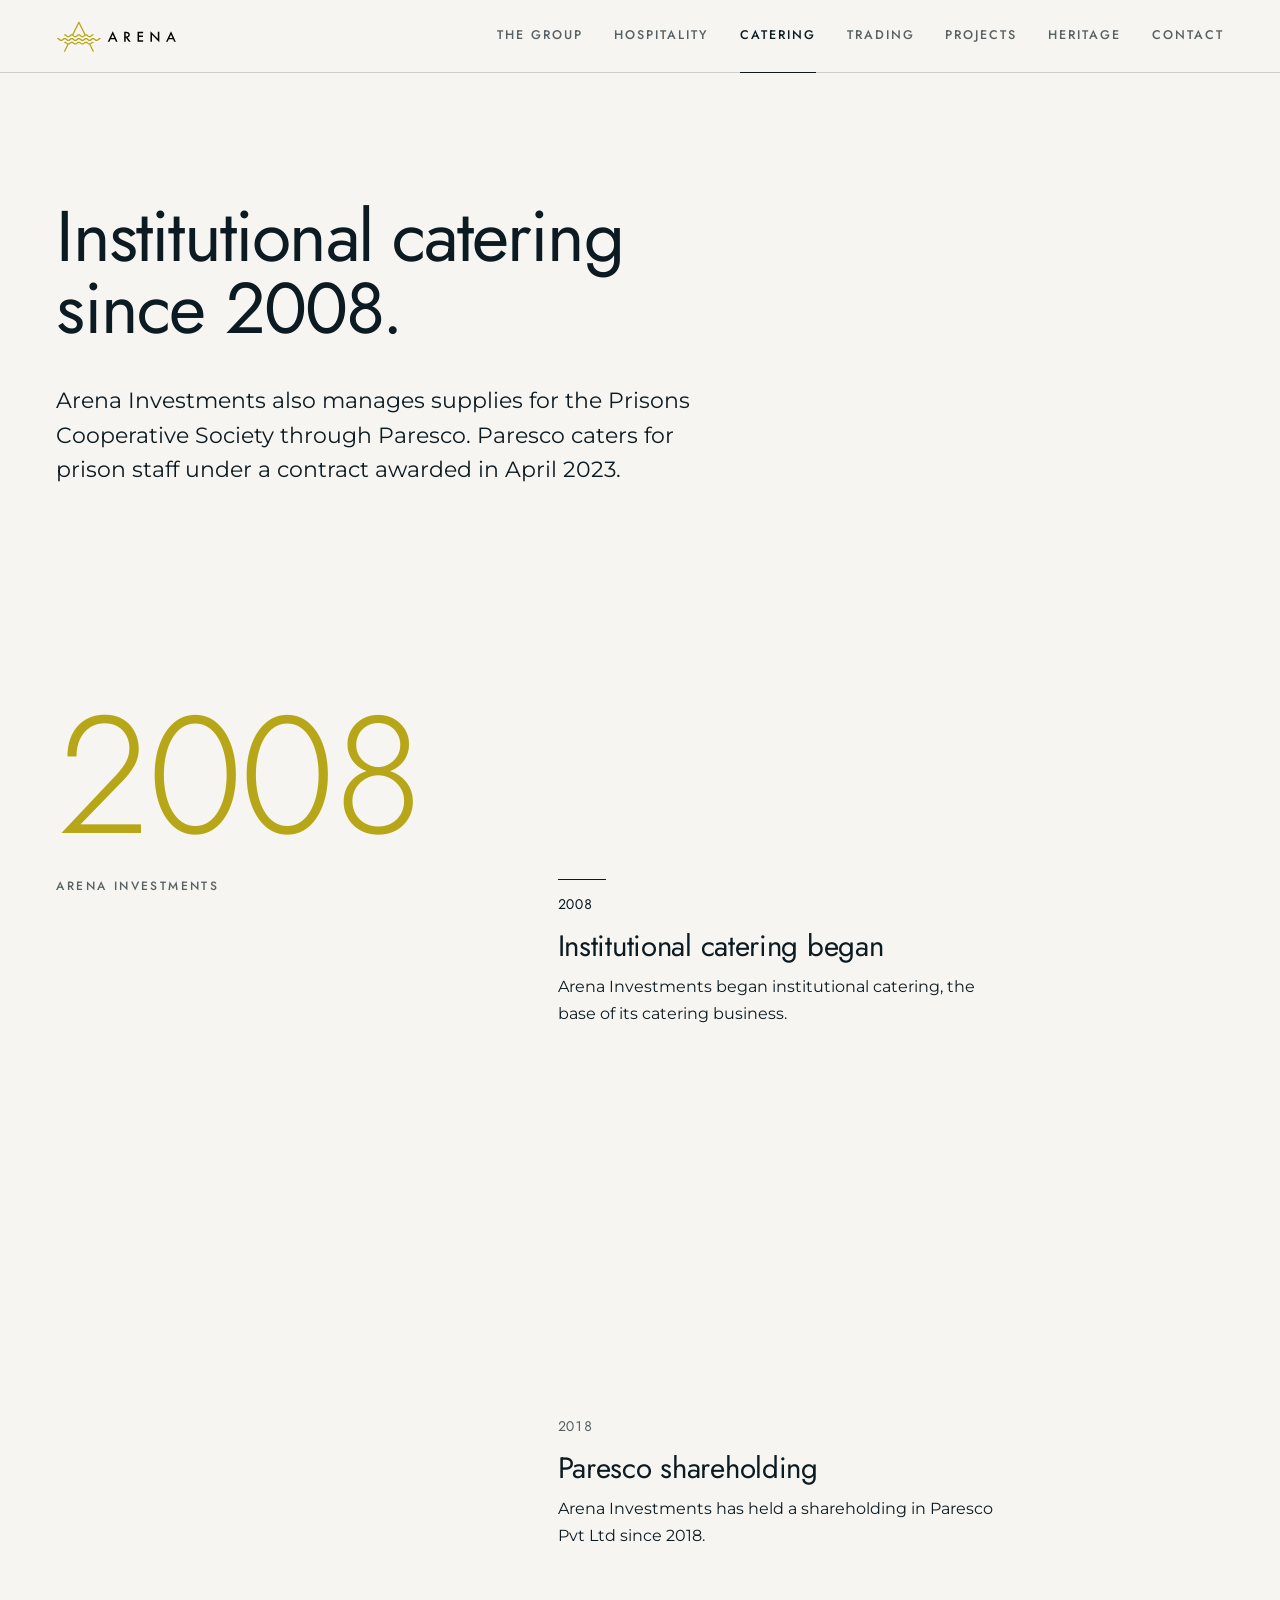
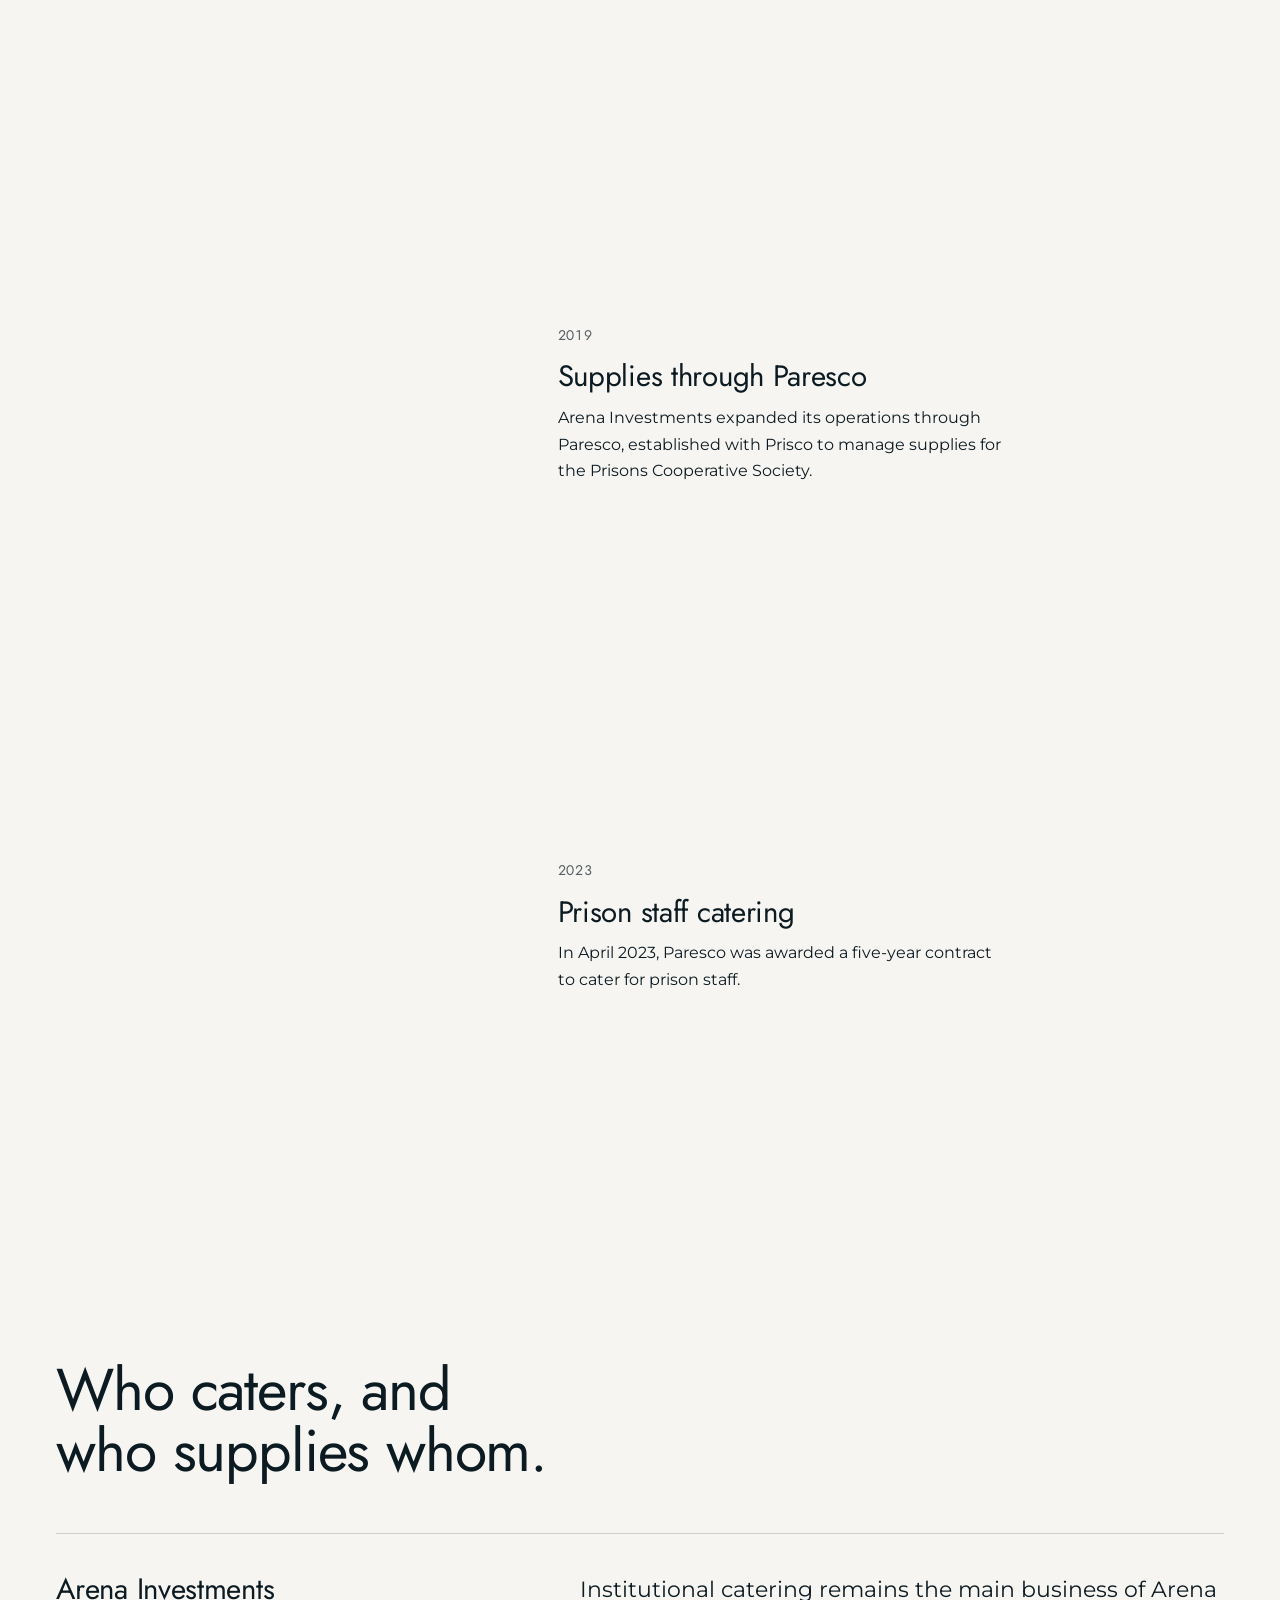
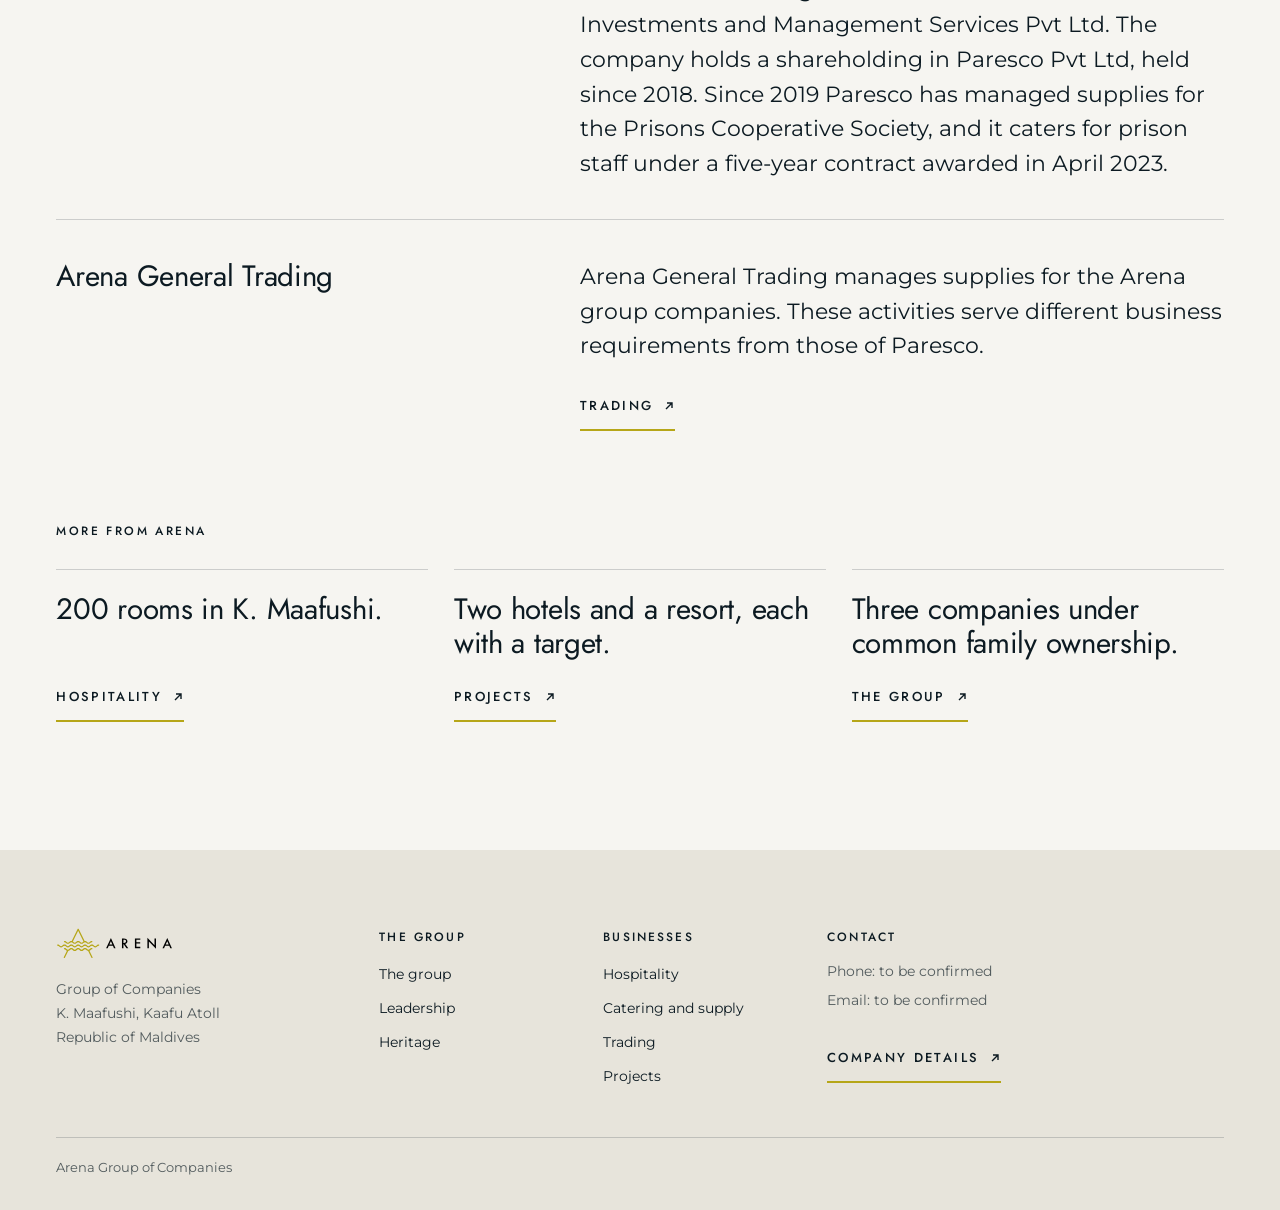
==== commit d23fa776: "Use institutional catering instead of inmate or prison catering Co-Authored-By: Claude Sonnet 5.5 <n" ====
--- a/catering.html
+++ b/catering.html
@@ -20,7 +20,7 @@
   <button class="menu3" type="button" aria-expanded="false" aria-controls="nav3">Menu</button>
 </div></header>
 <main id="main" tabindex="-1">
-<section class="wrap op"><h1 class="d1" data-split>Inmate catering since 2008.</h1><div class="op-b"><p class="lede3" data-r="up">Arena Investments also manages supplies for the Prisons Cooperative Society through Paresco. Paresco caters for prison staff under a contract awarded in April 2023.</p></div></section><section class="wrap sec3"><div class="yrs"><div class="yrs-w" aria-hidden="true"><div class="wheel"></div><span class="k soft">Arena Investments</span></div><div><article class="st" data-y="2008"><span class="yr">2008</span><h2 class="d3">Inmate catering began</h2><p>Arena Investments began inmate catering, the base of its catering business.</p></article><article class="st" data-y="2018"><span class="yr">2018</span><h2 class="d3">Paresco shareholding</h2><p>Arena Investments has held a shareholding in Paresco Pvt Ltd since 2018.</p></article><article class="st" data-y="2019"><span class="yr">2019</span><h2 class="d3">Supplies through Paresco</h2><p>Arena Investments expanded its operations through Paresco, established with Prisco to manage supplies for the Prisons Cooperative Society.</p></article><article class="st" data-y="2023"><span class="yr">2023</span><h2 class="d3">Prison staff catering</h2><p>In April 2023, Paresco was awarded a five&#8209;year contract to cater for prison staff.</p></article></div></div></section><section class="wrap sec3"><div class="sh"><h2 class="d2" data-split>Who caters, and who supplies whom.</h2></div><div class="tr3" id="investments"><h3 class="d3" data-r="up">Arena Investments</h3><p class="lede3" data-r="up">Inmate catering remains the main business of Arena Investments and Management Services Pvt Ltd. The company holds a shareholding in Paresco Pvt Ltd, held since 2018. Since 2019 Paresco has managed supplies for the Prisons Cooperative Society, and it caters for prison staff under a five&#8209;year contract awarded in April 2023.</p></div><div class="tr3" id="trading"><h3 class="d3" data-r="up">Arena General Trading</h3><div><p class="lede3" data-r="up">Arena General Trading manages supplies for the Arena group companies. These activities serve different business requirements from those of Paresco.</p><p style="margin-top:20px"><a class="go3" href="trading.html">Trading<svg viewBox="0 0 12 12" aria-hidden="true"><path d="M3 9 9 3M4 3h5v5"/></svg></a></p></div></div></section><section class="wrap sec3"><span class="k" style="display:block;margin-bottom:28px">More from Arena</span><div class="more3"><a href="hospitality.html" data-r="up"><span class="d3">200 rooms in K. Maafushi.</span><span class="go3">Hospitality<svg viewBox="0 0 12 12" aria-hidden="true"><path d="M3 9 9 3M4 3h5v5"/></svg></span></a><a href="projects.html" data-r="up"><span class="d3">Two hotels and a resort, each with a target.</span><span class="go3">Projects<svg viewBox="0 0 12 12" aria-hidden="true"><path d="M3 9 9 3M4 3h5v5"/></svg></span></a><a href="group.html" data-r="up"><span class="d3">Three companies under common family ownership.</span><span class="go3">The group<svg viewBox="0 0 12 12" aria-hidden="true"><path d="M3 9 9 3M4 3h5v5"/></svg></span></a></div></section>
+<section class="wrap op"><h1 class="d1" data-split>Institutional catering since 2008.</h1><div class="op-b"><p class="lede3" data-r="up">Arena Investments also manages supplies for the Prisons Cooperative Society through Paresco. Paresco caters for prison staff under a contract awarded in April 2023.</p></div></section><section class="wrap sec3"><div class="yrs"><div class="yrs-w" aria-hidden="true"><div class="wheel"></div><span class="k soft">Arena Investments</span></div><div><article class="st" data-y="2008"><span class="yr">2008</span><h2 class="d3">Institutional catering began</h2><p>Arena Investments began institutional catering, the base of its catering business.</p></article><article class="st" data-y="2018"><span class="yr">2018</span><h2 class="d3">Paresco shareholding</h2><p>Arena Investments has held a shareholding in Paresco Pvt Ltd since 2018.</p></article><article class="st" data-y="2019"><span class="yr">2019</span><h2 class="d3">Supplies through Paresco</h2><p>Arena Investments expanded its operations through Paresco, established with Prisco to manage supplies for the Prisons Cooperative Society.</p></article><article class="st" data-y="2023"><span class="yr">2023</span><h2 class="d3">Prison staff catering</h2><p>In April 2023, Paresco was awarded a five&#8209;year contract to cater for prison staff.</p></article></div></div></section><section class="wrap sec3"><div class="sh"><h2 class="d2" data-split>Who caters, and who supplies whom.</h2></div><div class="tr3" id="investments"><h3 class="d3" data-r="up">Arena Investments</h3><p class="lede3" data-r="up">Institutional catering remains the main business of Arena Investments and Management Services Pvt Ltd. The company holds a shareholding in Paresco Pvt Ltd, held since 2018. Since 2019 Paresco has managed supplies for the Prisons Cooperative Society, and it caters for prison staff under a five&#8209;year contract awarded in April 2023.</p></div><div class="tr3" id="trading"><h3 class="d3" data-r="up">Arena General Trading</h3><div><p class="lede3" data-r="up">Arena General Trading manages supplies for the Arena group companies. These activities serve different business requirements from those of Paresco.</p><p style="margin-top:20px"><a class="go3" href="trading.html">Trading<svg viewBox="0 0 12 12" aria-hidden="true"><path d="M3 9 9 3M4 3h5v5"/></svg></a></p></div></div></section><section class="wrap sec3"><span class="k" style="display:block;margin-bottom:28px">More from Arena</span><div class="more3"><a href="hospitality.html" data-r="up"><span class="d3">200 rooms in K. Maafushi.</span><span class="go3">Hospitality<svg viewBox="0 0 12 12" aria-hidden="true"><path d="M3 9 9 3M4 3h5v5"/></svg></span></a><a href="projects.html" data-r="up"><span class="d3">Two hotels and a resort, each with a target.</span><span class="go3">Projects<svg viewBox="0 0 12 12" aria-hidden="true"><path d="M3 9 9 3M4 3h5v5"/></svg></span></a><a href="group.html" data-r="up"><span class="d3">Three companies under common family ownership.</span><span class="go3">The group<svg viewBox="0 0 12 12" aria-hidden="true"><path d="M3 9 9 3M4 3h5v5"/></svg></span></a></div></section>
 </main>
 <footer class="ftr3"><div class="wrap">
   <div class="top">
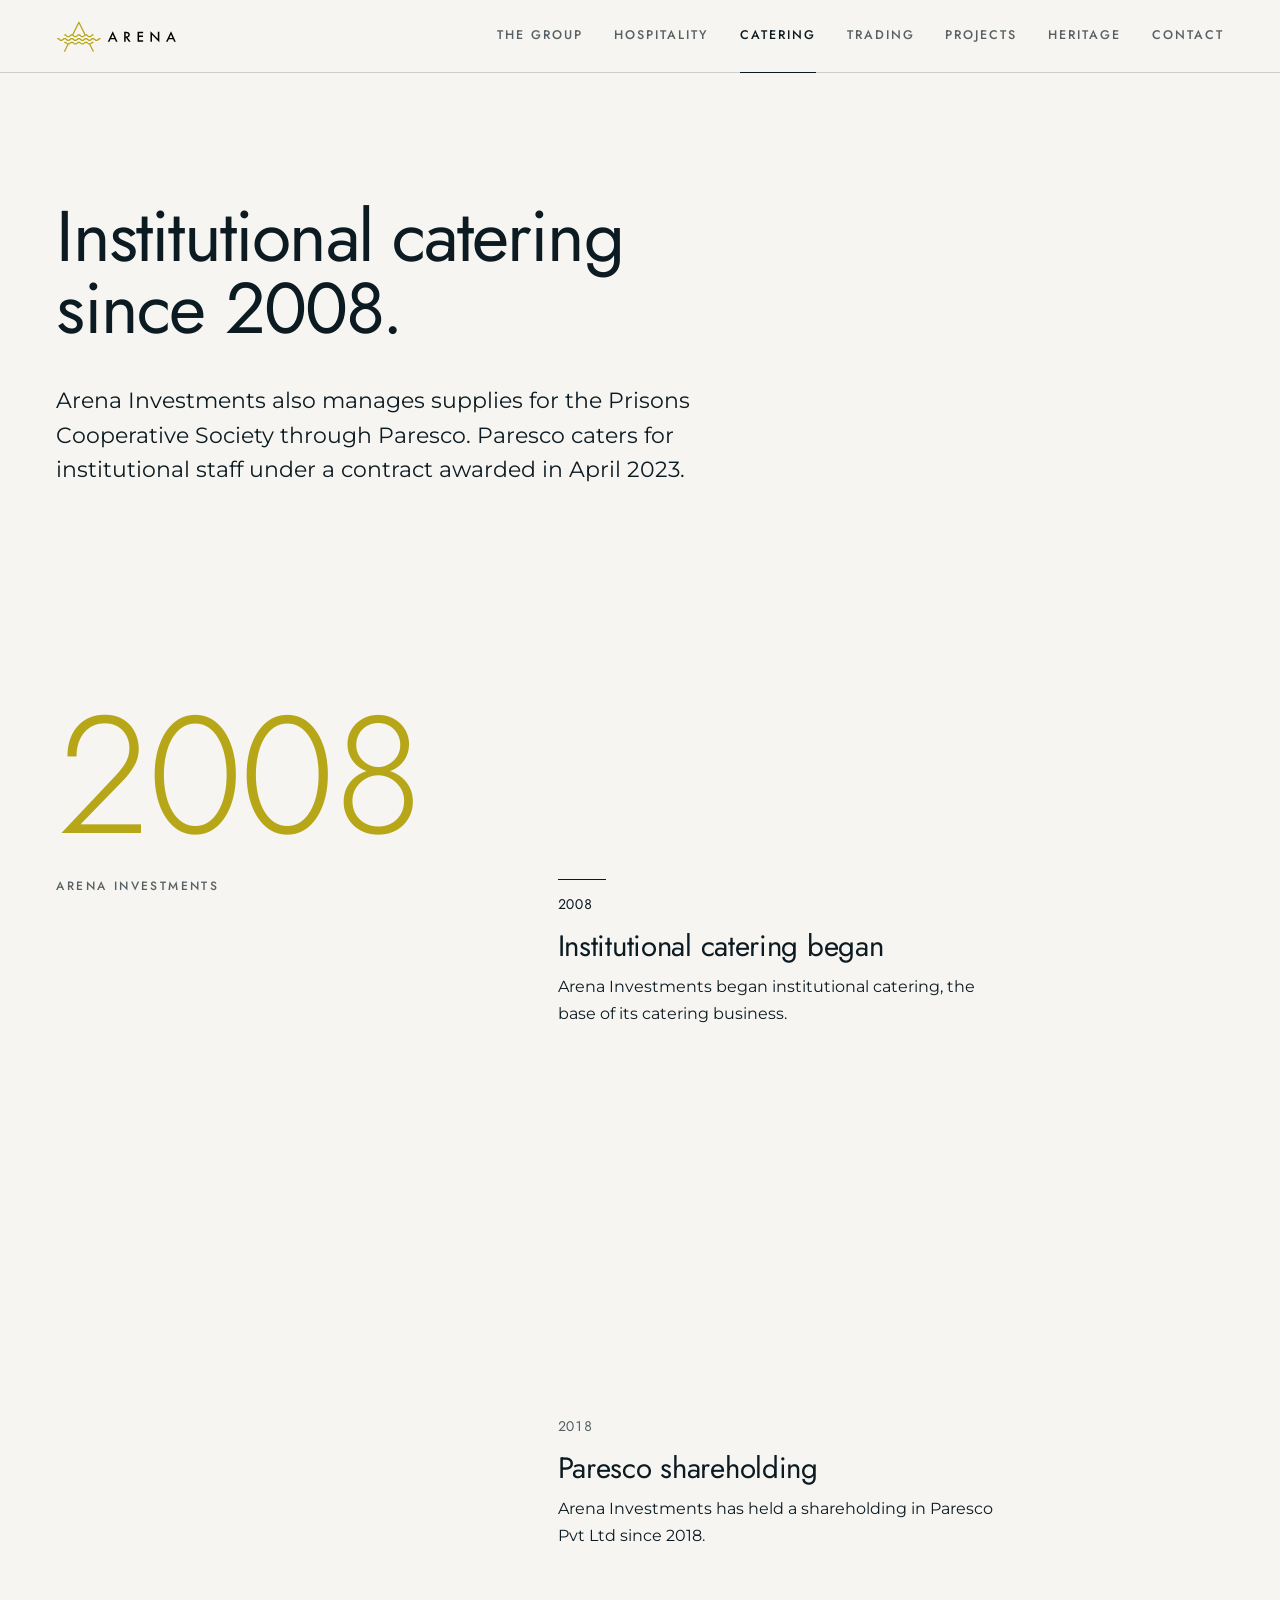
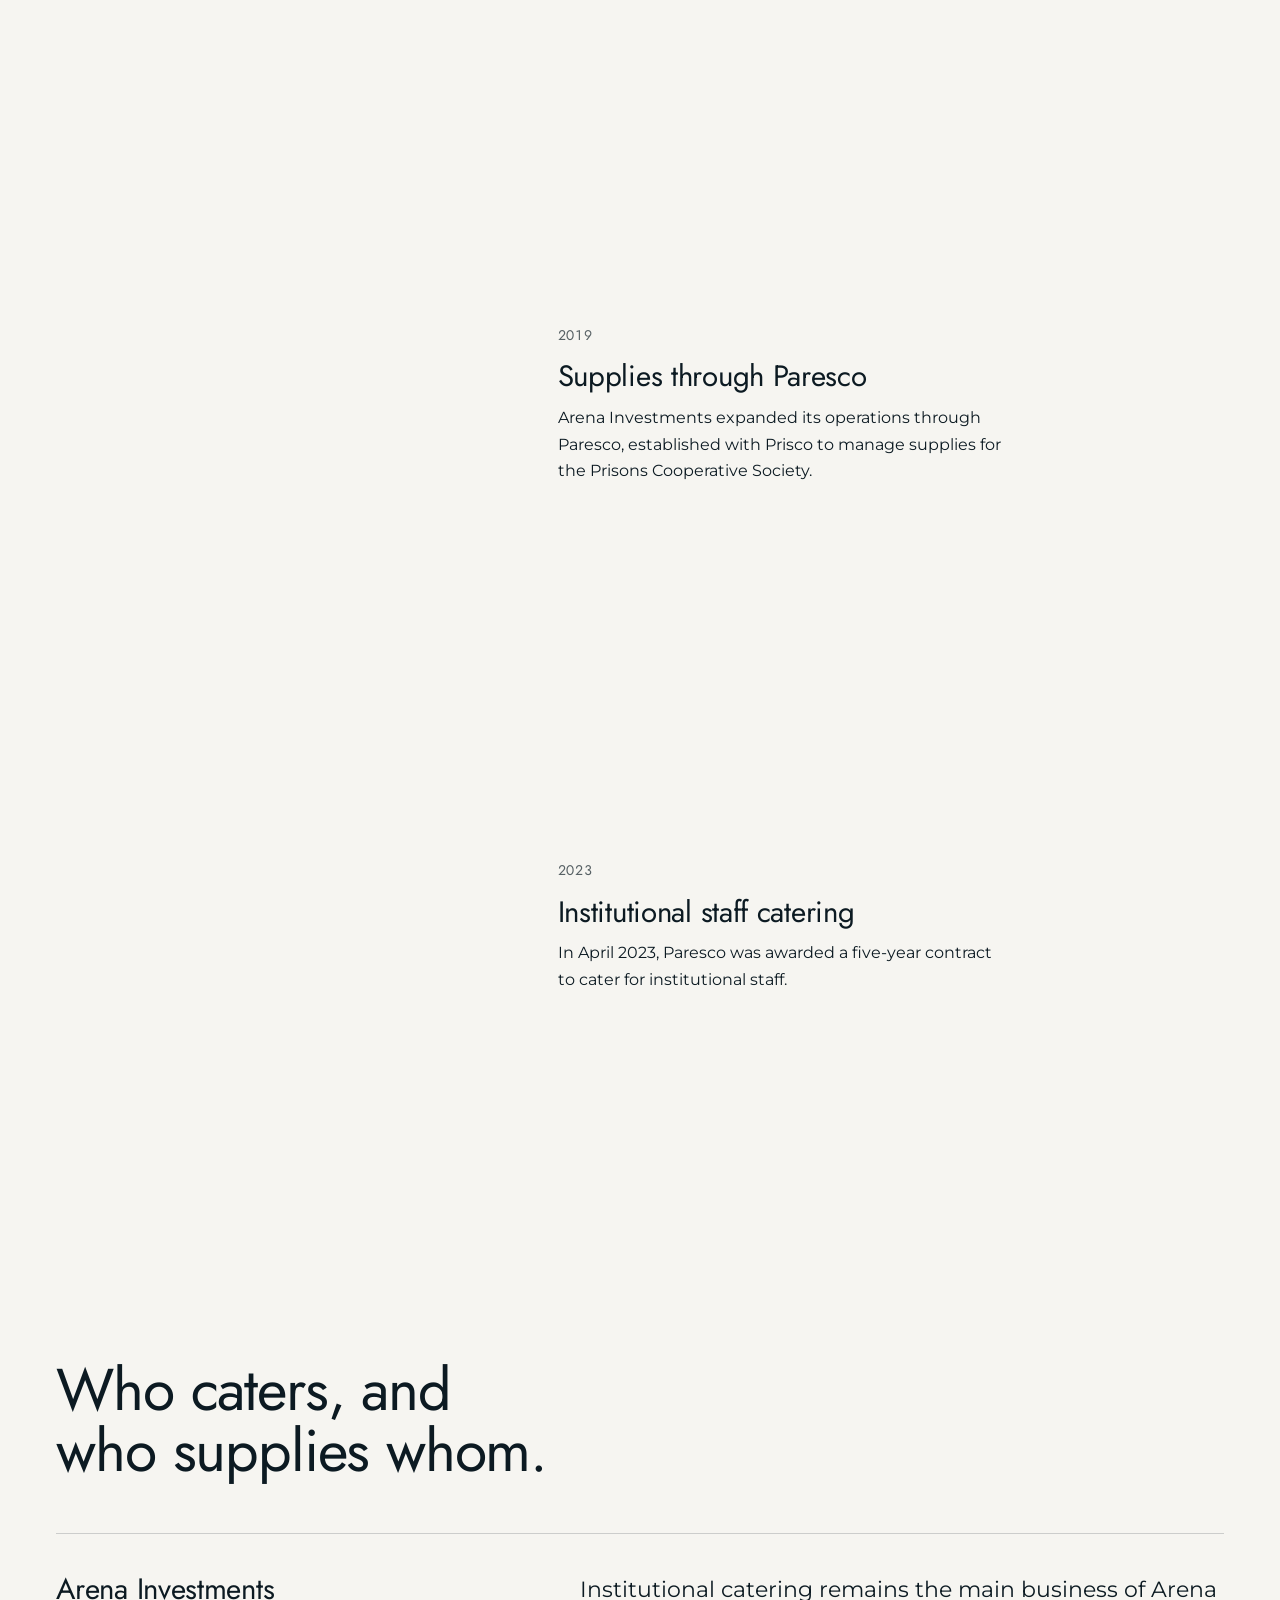
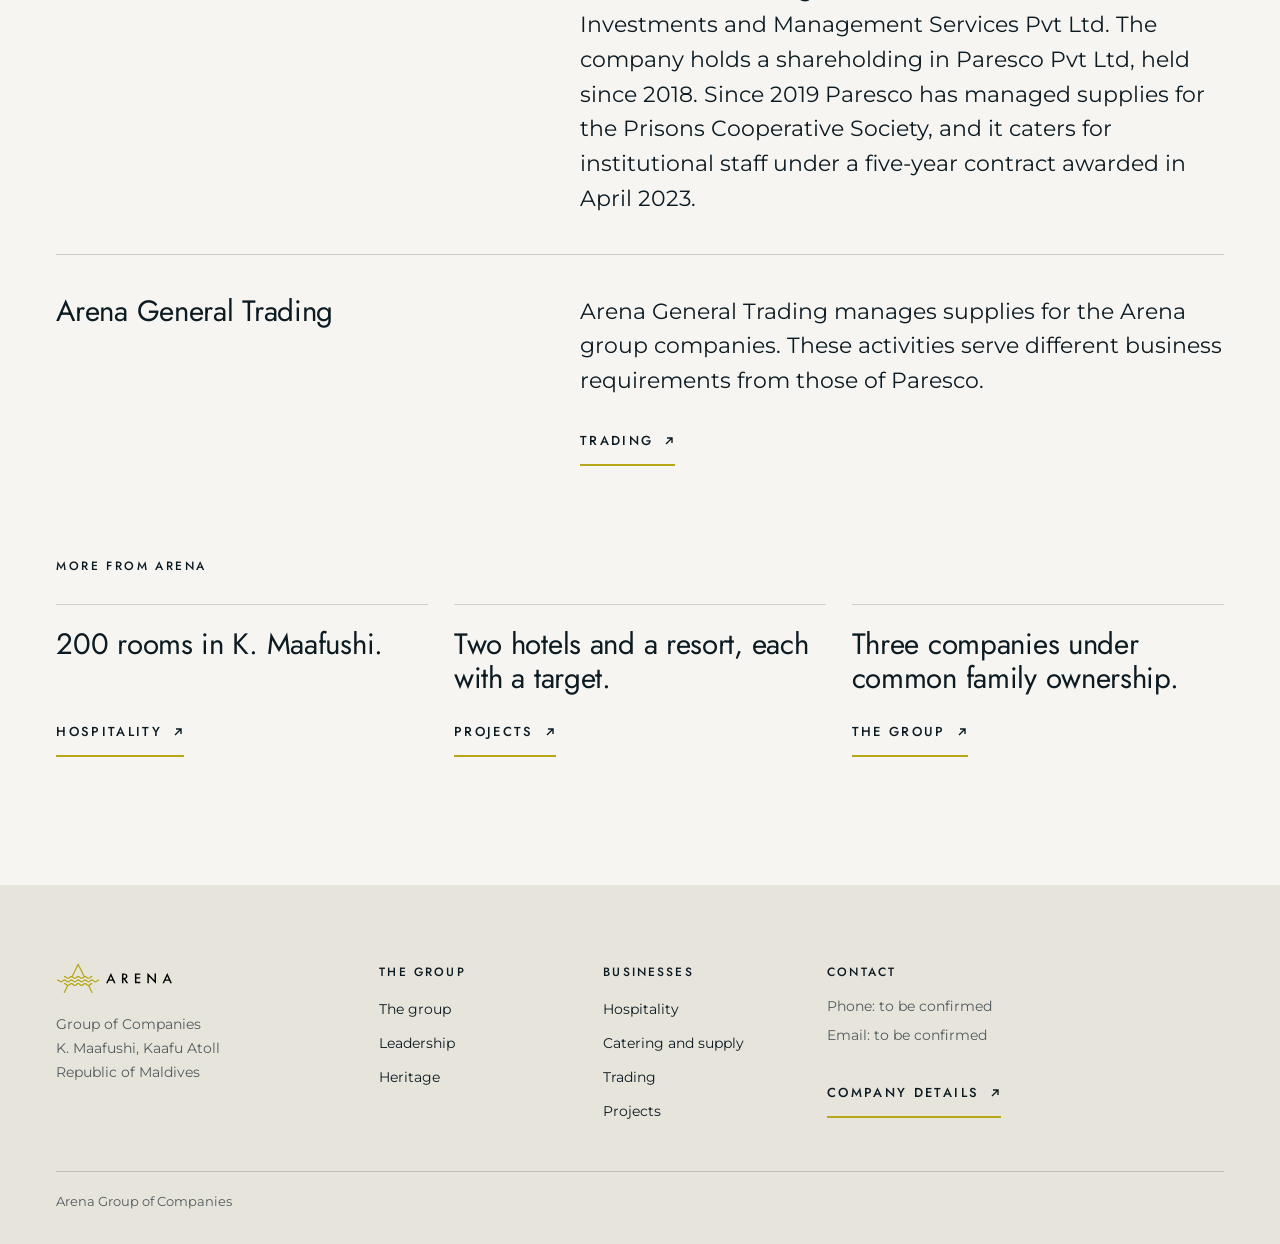
==== commit 6decb232: "Say institutional staff instead of prison staff Co-Authored-By: Claude Sonnet 5.5 <noreply@anthropic" ====
--- a/catering.html
+++ b/catering.html
@@ -20,7 +20,7 @@
   <button class="menu3" type="button" aria-expanded="false" aria-controls="nav3">Menu</button>
 </div></header>
 <main id="main" tabindex="-1">
-<section class="wrap op"><h1 class="d1" data-split>Institutional catering since 2008.</h1><div class="op-b"><p class="lede3" data-r="up">Arena Investments also manages supplies for the Prisons Cooperative Society through Paresco. Paresco caters for prison staff under a contract awarded in April 2023.</p></div></section><section class="wrap sec3"><div class="yrs"><div class="yrs-w" aria-hidden="true"><div class="wheel"></div><span class="k soft">Arena Investments</span></div><div><article class="st" data-y="2008"><span class="yr">2008</span><h2 class="d3">Institutional catering began</h2><p>Arena Investments began institutional catering, the base of its catering business.</p></article><article class="st" data-y="2018"><span class="yr">2018</span><h2 class="d3">Paresco shareholding</h2><p>Arena Investments has held a shareholding in Paresco Pvt Ltd since 2018.</p></article><article class="st" data-y="2019"><span class="yr">2019</span><h2 class="d3">Supplies through Paresco</h2><p>Arena Investments expanded its operations through Paresco, established with Prisco to manage supplies for the Prisons Cooperative Society.</p></article><article class="st" data-y="2023"><span class="yr">2023</span><h2 class="d3">Prison staff catering</h2><p>In April 2023, Paresco was awarded a five&#8209;year contract to cater for prison staff.</p></article></div></div></section><section class="wrap sec3"><div class="sh"><h2 class="d2" data-split>Who caters, and who supplies whom.</h2></div><div class="tr3" id="investments"><h3 class="d3" data-r="up">Arena Investments</h3><p class="lede3" data-r="up">Institutional catering remains the main business of Arena Investments and Management Services Pvt Ltd. The company holds a shareholding in Paresco Pvt Ltd, held since 2018. Since 2019 Paresco has managed supplies for the Prisons Cooperative Society, and it caters for prison staff under a five&#8209;year contract awarded in April 2023.</p></div><div class="tr3" id="trading"><h3 class="d3" data-r="up">Arena General Trading</h3><div><p class="lede3" data-r="up">Arena General Trading manages supplies for the Arena group companies. These activities serve different business requirements from those of Paresco.</p><p style="margin-top:20px"><a class="go3" href="trading.html">Trading<svg viewBox="0 0 12 12" aria-hidden="true"><path d="M3 9 9 3M4 3h5v5"/></svg></a></p></div></div></section><section class="wrap sec3"><span class="k" style="display:block;margin-bottom:28px">More from Arena</span><div class="more3"><a href="hospitality.html" data-r="up"><span class="d3">200 rooms in K. Maafushi.</span><span class="go3">Hospitality<svg viewBox="0 0 12 12" aria-hidden="true"><path d="M3 9 9 3M4 3h5v5"/></svg></span></a><a href="projects.html" data-r="up"><span class="d3">Two hotels and a resort, each with a target.</span><span class="go3">Projects<svg viewBox="0 0 12 12" aria-hidden="true"><path d="M3 9 9 3M4 3h5v5"/></svg></span></a><a href="group.html" data-r="up"><span class="d3">Three companies under common family ownership.</span><span class="go3">The group<svg viewBox="0 0 12 12" aria-hidden="true"><path d="M3 9 9 3M4 3h5v5"/></svg></span></a></div></section>
+<section class="wrap op"><h1 class="d1" data-split>Institutional catering since 2008.</h1><div class="op-b"><p class="lede3" data-r="up">Arena Investments also manages supplies for the Prisons Cooperative Society through Paresco. Paresco caters for institutional staff under a contract awarded in April 2023.</p></div></section><section class="wrap sec3"><div class="yrs"><div class="yrs-w" aria-hidden="true"><div class="wheel"></div><span class="k soft">Arena Investments</span></div><div><article class="st" data-y="2008"><span class="yr">2008</span><h2 class="d3">Institutional catering began</h2><p>Arena Investments began institutional catering, the base of its catering business.</p></article><article class="st" data-y="2018"><span class="yr">2018</span><h2 class="d3">Paresco shareholding</h2><p>Arena Investments has held a shareholding in Paresco Pvt Ltd since 2018.</p></article><article class="st" data-y="2019"><span class="yr">2019</span><h2 class="d3">Supplies through Paresco</h2><p>Arena Investments expanded its operations through Paresco, established with Prisco to manage supplies for the Prisons Cooperative Society.</p></article><article class="st" data-y="2023"><span class="yr">2023</span><h2 class="d3">Institutional staff catering</h2><p>In April 2023, Paresco was awarded a five&#8209;year contract to cater for institutional staff.</p></article></div></div></section><section class="wrap sec3"><div class="sh"><h2 class="d2" data-split>Who caters, and who supplies whom.</h2></div><div class="tr3" id="investments"><h3 class="d3" data-r="up">Arena Investments</h3><p class="lede3" data-r="up">Institutional catering remains the main business of Arena Investments and Management Services Pvt Ltd. The company holds a shareholding in Paresco Pvt Ltd, held since 2018. Since 2019 Paresco has managed supplies for the Prisons Cooperative Society, and it caters for institutional staff under a five&#8209;year contract awarded in April 2023.</p></div><div class="tr3" id="trading"><h3 class="d3" data-r="up">Arena General Trading</h3><div><p class="lede3" data-r="up">Arena General Trading manages supplies for the Arena group companies. These activities serve different business requirements from those of Paresco.</p><p style="margin-top:20px"><a class="go3" href="trading.html">Trading<svg viewBox="0 0 12 12" aria-hidden="true"><path d="M3 9 9 3M4 3h5v5"/></svg></a></p></div></div></section><section class="wrap sec3"><span class="k" style="display:block;margin-bottom:28px">More from Arena</span><div class="more3"><a href="hospitality.html" data-r="up"><span class="d3">200 rooms in K. Maafushi.</span><span class="go3">Hospitality<svg viewBox="0 0 12 12" aria-hidden="true"><path d="M3 9 9 3M4 3h5v5"/></svg></span></a><a href="projects.html" data-r="up"><span class="d3">Two hotels and a resort, each with a target.</span><span class="go3">Projects<svg viewBox="0 0 12 12" aria-hidden="true"><path d="M3 9 9 3M4 3h5v5"/></svg></span></a><a href="group.html" data-r="up"><span class="d3">Three companies under common family ownership.</span><span class="go3">The group<svg viewBox="0 0 12 12" aria-hidden="true"><path d="M3 9 9 3M4 3h5v5"/></svg></span></a></div></section>
 </main>
 <footer class="ftr3"><div class="wrap">
   <div class="top">
